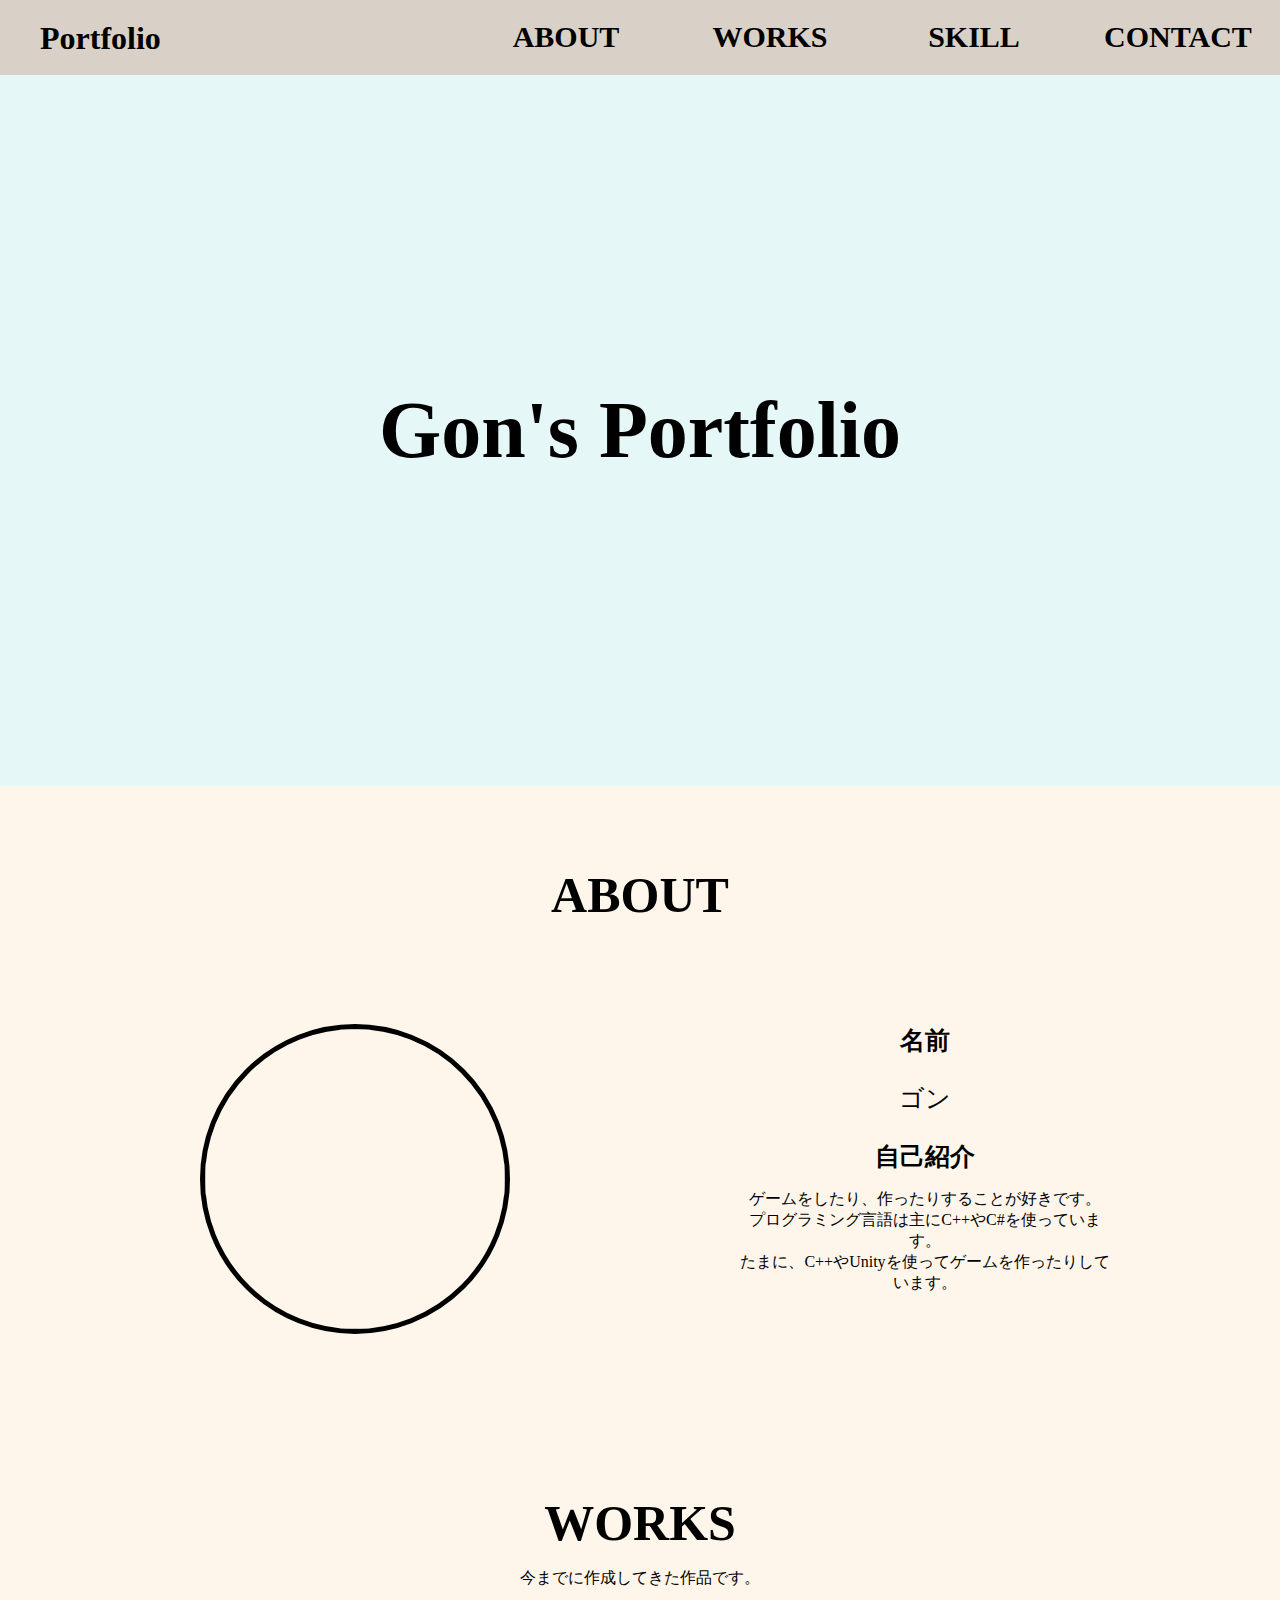
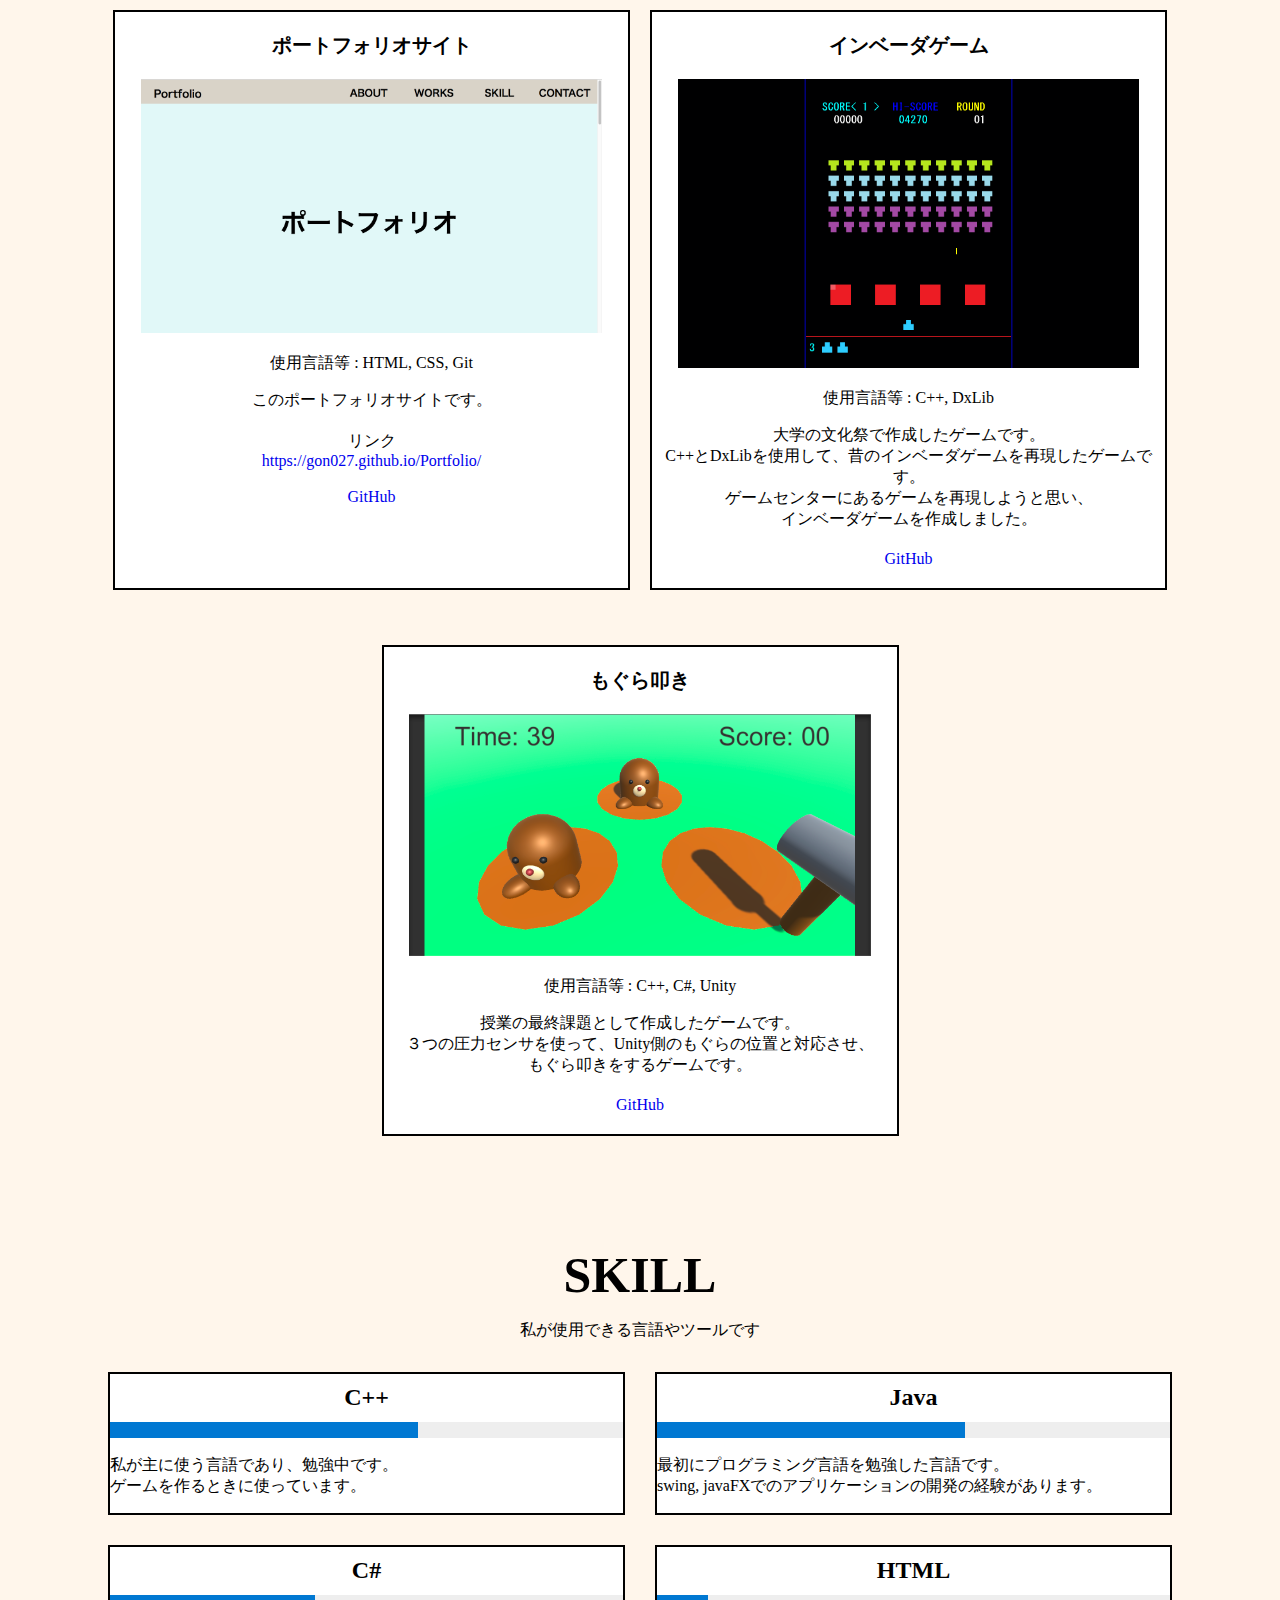
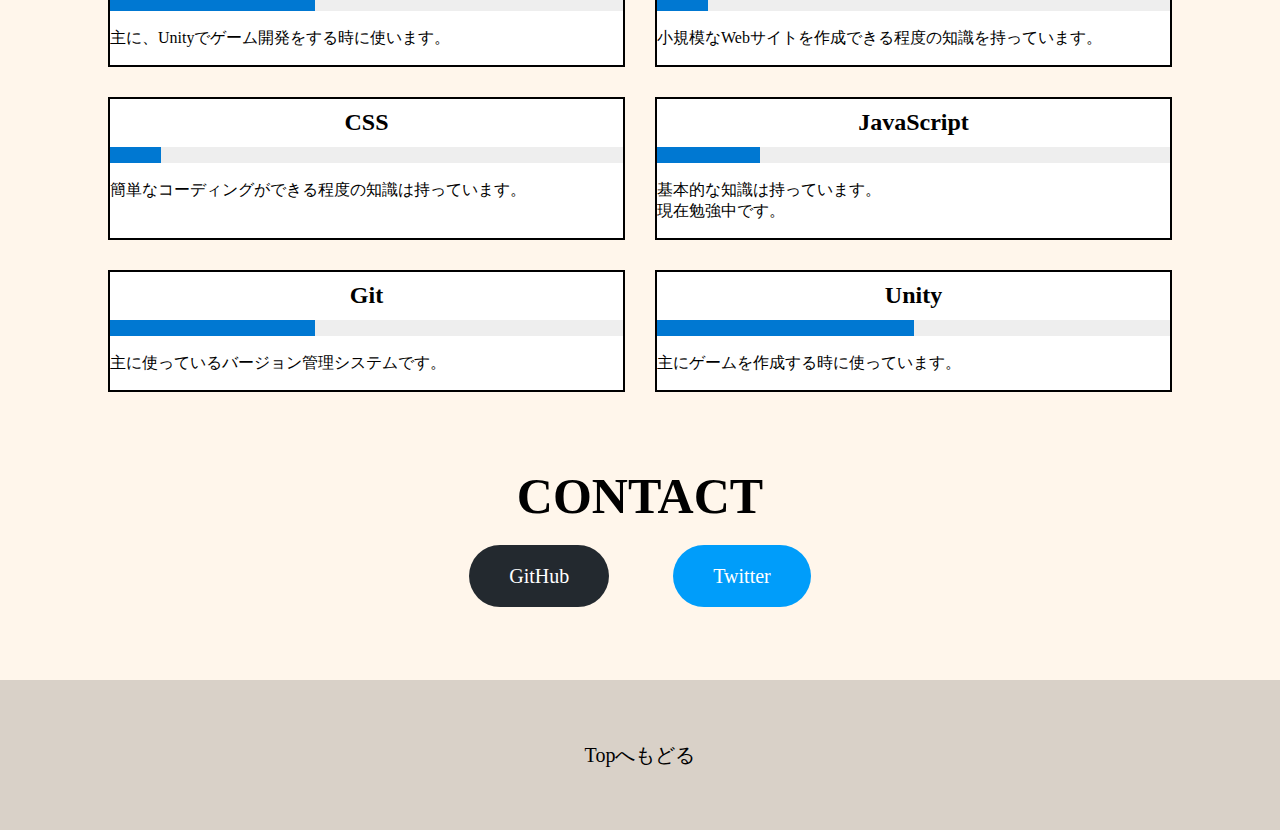
==== index.html @ 1c47399f "アイコンの変更" ====
<!DOCTYPE html> 
<html>
    <head>
    <meta charset="UTF8"/>
    <title>Gon's Portfolio</title>
    <link rel="stylesheet" type="text/css" href="css/style.css">
    <link rel="shortcut icon" href="icon/Icon.ico">
    </head>
    
    <body oncopy="return false;">
        <header id = "header">
            <div class="header-elements">
                <h1 class="header-logo">
                    <a href="" class="logo">Portfolio</a>
                </h1>

                <nav class="nav-links">
                    <ul class="header-list">
                        <li class="header-list-element"><a href="#profile">ABOUT</a></li>
                        <li class="header-list-element"><a href="#work">WORKS</a></li>
                        <li class="header-list-element"><a href="#skill">SKILL</a></li>
                        <li class="header-list-element"><a href="#link">CONTACT</a></li>
                    </ul>
                </nav>
            </div> <!-- header-elements -->
        </header>

        <div id="top">
            <div class="title-content">
                <h2 class="title">Gon's Portfolio</h2>
            </div>
        </div>

        <div id="main-content">
            <div id="profile">
                    <h2>ABOUT</h2>

                    <div class="profile-content">

                        <div class="profile-icon">
                            <img class="icon" src ="img/icon.png" width="300px" height="300px">
                        </div>

                        <div class="profile-about">
                            <div class="profile-about-position">
                                <h4>名前</h4>
                                <p class="profile-myname">ゴン</p>
                                <h4>自己紹介</h4>
                                <p>
                                    ゲームをしたり、作ったりすることが好きです。
                                    <br>
                                    プログラミング言語は主にC++やC#を使っています。
                                    <br>
                                    たまに、C++やUnityを使ってゲームを作ったりしています。
                                </p>
                            </div>
                        </div>
                    </div> <!-- profile-content -->
            </div> <!-- profile -->

            <div id="work">
                <h2>WORKS</h2>
                <p>今までに作成してきた作品です。</p>

                <div class="work-window">

                    <div class="work-element">
                        <p class="work-title">ポートフォリオサイト</p>
                        <div class="work-image">
                            <img src ="img/PortFolio.png" class="work-img">
                        </div>
                        <div class="work-uselang">
                            <p>使用言語等 : HTML, CSS, Git</p>
                        </div>
                        <div class="work-details">
                            <p>
                                このポートフォリオサイトです。
                            </p>
                        </div>
                        <div class="work-link">
                            <p>
                                リンク
                                <br>
                                <a href="https://gon027.github.io/Portfolio/">https://gon027.github.io/Portfolio/</a>
                                <br><br>
                                
                                <a href="https://github.com/gon027/Portfolio">GitHub</a>
                            </p>
                        </div>
                    </div> <!-- work-element -->

                    <div class="work-element">
                        <p class="work-title">インベーダゲーム</p>
                        <div class="work-image">
                            <img src ="img/Invader_2.png" class="work-img">
                        </div>
                        <div class="work-uselang">
                            <p>使用言語等 : C++, DxLib</p>
                        </div>
                        <div class="work-details">
                            <p>
                                大学の文化祭で作成したゲームです。
                                <br>
                                C++とDxLibを使用して、昔のインベーダゲームを再現したゲームです。
                                <br>
                                ゲームセンターにあるゲームを再現しようと思い、
                                <br>
                                インベーダゲームを作成しました。
                            </p>
                        </div>
                        <div class="work-link">
                            <p>
                            <a href="https://github.com/gon027/InvaderGame">GitHub</a>
                            </p>
                        </div>
                    </div> <!-- work-element -->

                    <div class="work-element">
                        <p class="work-title">もぐら叩き</p>
                        <div class="work-image">
                            <img src ="img/mogura_1.png" class="work-img">
                        </div>
                        <div class="work-uselang">
                            <p>使用言語等 : C++, C#, Unity</p>
                        </div>
                        <div class="work-details">
                            <p>
                                授業の最終課題として作成したゲームです。
                                <br>
                                ３つの圧力センサを使って、Unity側のもぐらの位置と対応させ、
                                <br>
                                もぐら叩きをするゲームです。
                            </p>
                        </div>
                        <div class="work-link">
                            <p>
                            <a href="https://github.com/gon027/PC_FinalAssignment">GitHub</a>
                            </p>
                        </div>
                    </div> <!-- work-element -->
                </div> <!-- work-window -->
            </div> <!-- work -->

            <div id="skill">
                <h2>SKILL</h2>
                <p>私が使用できる言語やツールです</p>

                <div class="skill-box">
                    <div class="skill-element">
                        <p class="skill-language">C++</p>
                        <div class="progress-ber">
                            <progress value="60" max="100"></progress>
                        </div>
                        <p class="skill-text">
                            私が主に使う言語であり、勉強中です。
                            </br>
                            ゲームを作るときに使っています。
                        </p>
                    </div>

                    <div class="skill-element">
                        <p class="skill-language">Java</p>
                        <div class="progress-ber">
                            <progress value="60" max="100"></progress>
                        </div>
                        <p class="skill-text">
                            最初にプログラミング言語を勉強した言語です。
                            </br>
                            swing, javaFXでのアプリケーションの開発の経験があります。
                        </p>
                    </div>

                    <div class="skill-element">
                        <p class="skill-language">C#</p>
                        <div class="progress-ber">
                            <progress value="40" max="100"></progress>
                        </div>
                        <p class="skill-text">
                            主に、Unityでゲーム開発をする時に使います。
                            <br>

                        </p>
                    </div>

                    <div class="skill-element">
                        <p class="skill-language">HTML</p>
                        <div class="progress-ber">
                            <progress value="10" max="100"></progress>
                        </div>
                        <p class="skill-text">
                            小規模なWebサイトを作成できる程度の知識を持っています。
                            </br>
                        </p>
                    </div>

                    <div class="skill-element">
                        <p class="skill-language">CSS</p>
                        <div class="progress-ber">
                            <progress value="10" max="100"></progress>
                        </div>
                        <p class="skill-text">
                            簡単なコーディングができる程度の知識は持っています。
                            </br>
                        </p>
                    </div>

                    <div class="skill-element">
                        <p class="skill-language">JavaScript</p>
                        <div class="progress-ber">
                            <progress value="20" max="100"></progress>
                        </div>
                        <p class="skill-text">
                            基本的な知識は持っています。
                            </br>
                            現在勉強中です。
                        </p>
                    </div>

                    <div class="skill-element">
                        <p class="skill-language">Git</p>
                        <div class="progress-ber">
                            <progress value="40" max="100"></progress>
                        </div>
                        <p class="skill-text">
                            主に使っているバージョン管理システムです。
                        </p>
                    </div>

                    <div class="skill-element">
                        <p class="skill-language">Unity</p>
                        <div class="progress-ber">
                            <progress value="50" max="100"></progress>
                        </div>
                        <p class="skill-text">
                            主にゲームを作成する時に使っています。
                        </p>
                    </div>
                </div>
            </div>

            <div id="link">
                <h2>CONTACT</h2>
                <div class="link-list">
                    <a class="github-contact" href="https://github.com/gon027">GitHub</a>
                    <a class="twitter-contact" href="https://twitter.com/gon_027">Twitter</a>
                </div>
            </div>
        </div> <!-- main-content -->

        
        <footer id="footer">
        <!--
            <ul class="footer-list">
                <li class="footer-list-element"><a href="#profile">ABOUT</a></li>
                <li class="footer-list-element"><a href="#work">WORKS</a></li>
                <li class="footer-list-element"><a href="#skill">SKILL</a></li>
                <li class="footer-list-element"><a href="#link">CONTACT</a></li>
            </ul>
        -->

            <div class="return-top">
                <a href="">Topへもどる</a>
            </div>
        </footer>
    </body>
</html>
---- css/style.css ----
h1, h2, h3, h4, h5, h6, p, img{
    -webkit-user-select: none;
    -moz-user-select: none;
    -ms-user-select: none;
    user-select: none;
}

html, body{
    padding: 0;
    margin: 0;
    background-color: rgb(255, 246, 235);
}

header{
    background-color: rgba(26, 26, 26, 0.164);
    padding: 0;
    margin: 0;
    width: 100%;
    height: 75px;
}

footer{
    padding: 0;
    margin: 0;
    background-color: rgba(26, 26, 26, 0.164);
    width: 100%;
    height: 150px;
}

progress[value] {
    background-color: #eee;
    width: 100%;
    -webkit-appearance: none;
    -moz-appearance: none;
    appearance: none;
    border: none;  
}

/*
* Google Chrome, Safariでのプログレスバーの色を変更
*/
::-webkit-progress-value{
    background-color: rgb(0, 120, 210);
}

::-webkit-progress-bar {
    background-color: #eee;
}

/*
* firefoxでのプログレスバーの色を変更
*/
::-moz-progress-bar {
    background-color: rgb(0, 120, 210);
}

h1{
    position: relative;
    top: 20px;
    margin: 0;
    left: 40px;
}

h2{
    margin: 0;
    padding: 0;
    text-align: center;
    font-size: 50px;
}

h3{
    margin: 0;
    margin-top: 50px;
    margin-bottom: 50px;
    text-align: center;
    font-size: 30px;
}

h3:hover{
    color: green;
}

h4{
    margin: 0;
    margin-top: 0px;
    margin-bottom: 0px;
    text-align: center;
    font-size: 25px;
}

p{
    text-align: center;
}

a{
    text-decoration: none;
}

nav{
    padding: 0;
    margin: 0;
}

ul{
    list-style: none;   
    overflow: hidden;
    margin: 0;
    padding: 0;
}

li{
    float: left;    /* 横１列にするためのfloat */
    text-align: center;
    margin: 0;
    margin-left: 2px;
    margin-right: 2px;
}

li a{
    color: rgb(0, 0, 0);
    display: block;
    text-decoration: none;
    padding: 20px;
}

li a:hover{
    background-color: rgba(17, 17, 17, 0.164);
}

/* id */

#main-content{
    padding-top: 25px;
    margin-top: 25px;
    margin-bottom: 25px;
    margin-left: 70px;
    margin-right: 70px;
}

#profile{
    padding-top: 30px;
    padding-bottom: 30px;
}

#work{
    padding-top: 30px;
    padding-bottom: 30px;
}

#skill{
    padding-top: 30px;
    padding-bottom: 30px;
}

#link{
    padding-top: 30px;
    padding-bottom: 30px;
}

/* class */

/* 非公開にする要素 */
.private-element{
    display: none;
}

.logo{
    display: block;
    color: black;
    position: relative;
}

/*===================================
* header
===================================*/

.header-logo{
    float: left;
}

.header-elements{
    height: 75px;
    overflow: hidden;
}

.nav-links{
    float: right;
}

.link-in-page{
    background-color: #009dfa;
    text-align: center;
}

.title{
    background-color: #d5f7ff9c;
    padding-top: 310px;
    padding-bottom: 310px;
    font-size: 80px;
}

.image{
    position: relative;
    width: 48px;
    height: 48px;
}

.header-list-element{
    font-size: 30px;
    font-weight: bold;
    width: 200px;
    height: 75px;
}

/*===================================
* profile
===================================*/

.profile-content{
    /* overflow: hidden; フローティング削除 */
    display:flex;
}

.icon{
    display: block;
    border-radius: 50%;
    border: 5px solid black;
    margin: 0 auto;
}

.profile-myname{
    font-size: 25px;
}

.profile-icon, .profile-about{
    box-sizing: border-box;
    float: left;
    width: 50%;
    padding: 100px;
    height: auto;
}

.profile-icon{
    text-align: center;
}

.profile-about-position{
    margin: 0 auto;
}

/*===================================
* work
===================================*/

.work-window{
    display:flex;
    flex-wrap: wrap;
    justify-content:center
}

.work-element{
    background-color: rgb(255, 255, 255);
    margin-top: 5px;
    margin-bottom: 50px;
    margin-left: 10px;
    margin-right: 10px;
    border: 2.5px solid black;
    width: 45%;
}

.work-element:hover{
    box-shadow: 0 0px 20px 0 rgba(0, 0, 0, 0.25);
    transform: translateY(-0.1em);
    transition: all 0.3s ease 0s;
}

.work-title{
    font-size: 20px;
    font-weight: bold;
}

.work-image, .work-link{
    text-align: center;
}

.work-link{
    margin-top: 20px;
    margin-bottom: 20px;
}

.work-img{
    width: 90%;
}

/*===================================
* skill
===================================*/

.skill-box{
    display: flex;
    flex-wrap: wrap;
    justify-content:center
}

.skill-element{
    background-color: rgb(255, 255, 255);
    border: 2px solid black;
    width: 45%;   
    height: auto;
    margin: 15px;
}

.skill-language{
    font-weight: bold;
    font-size: 24px;
    margin-top: 10px;
    margin-bottom: 10px;
}

.skill-ber{
    text-align: center;
}

.skill-text{
    text-align: start;
}

/*===================================
* links
===================================*/

.link-list{
    text-align: center;
    height: 100px;
}

.github-contact, .twitter-contact
, .mail-contact, .youtube-contact{
    display: inline;
    margin: 30px;
    position: relative;
    top: 40px;
}

.github-contact{
    font-size: 20px;
    color: rgb(255, 255, 255);
    background-color: rgb(35, 41, 47);
    text-decoration: none;
    border-radius: 60px;
    padding-top: 20px;
    padding-bottom: 20px;
    padding-left: 40px;
    padding-right: 40px;
}

.twitter-contact{
    font-size: 20px;
    color: rgb(255, 255, 255);
    background-color: #009dfa;
    text-decoration: none;
    border-radius: 60px;
    padding-top: 20px;
    padding-bottom: 20px;
    padding-left: 40px;
    padding-right: 40px;
}

.mail-contact{
    font-size: 20px;
    color: rgb(255, 255, 255);
    background-color: rgb(159, 160, 160);
    text-decoration: none;
    border-radius: 60px;
    padding-top: 20px;
    padding-bottom: 20px;
    padding-left: 40px;
    padding-right: 40px;
}

.youtube-contact{
    font-size: 20px;
    color: rgb(255, 255, 255);
    background-color: rgb(255, 0, 0);
    text-decoration: none;
    border-radius: 60px;
    padding-top: 20px;
    padding-bottom: 20px;
    padding-left: 40px;
    padding-right: 40px;
}

.github-contact:hover, 
.twitter-contact:hover,
.mail-contact:hover,
.youtube-contact:hover{
    opacity: 0.9;
}

/*===================================
* footer
===================================*/

.footer-list-element{
    text-align: center;
    position: relative;
    width: 150px;
    padding: 0;
    margin: 10px;
    left:25%;
}

.return-top{
    position: relative;
    height: 100%;
}

.return-top a{
    position: absolute;
    display: block;
    text-align: center;
    color: black;
    font-size: 20px;
    top: 50%;
    left: 50%;
    transform: translate(-50%, -50%);
}
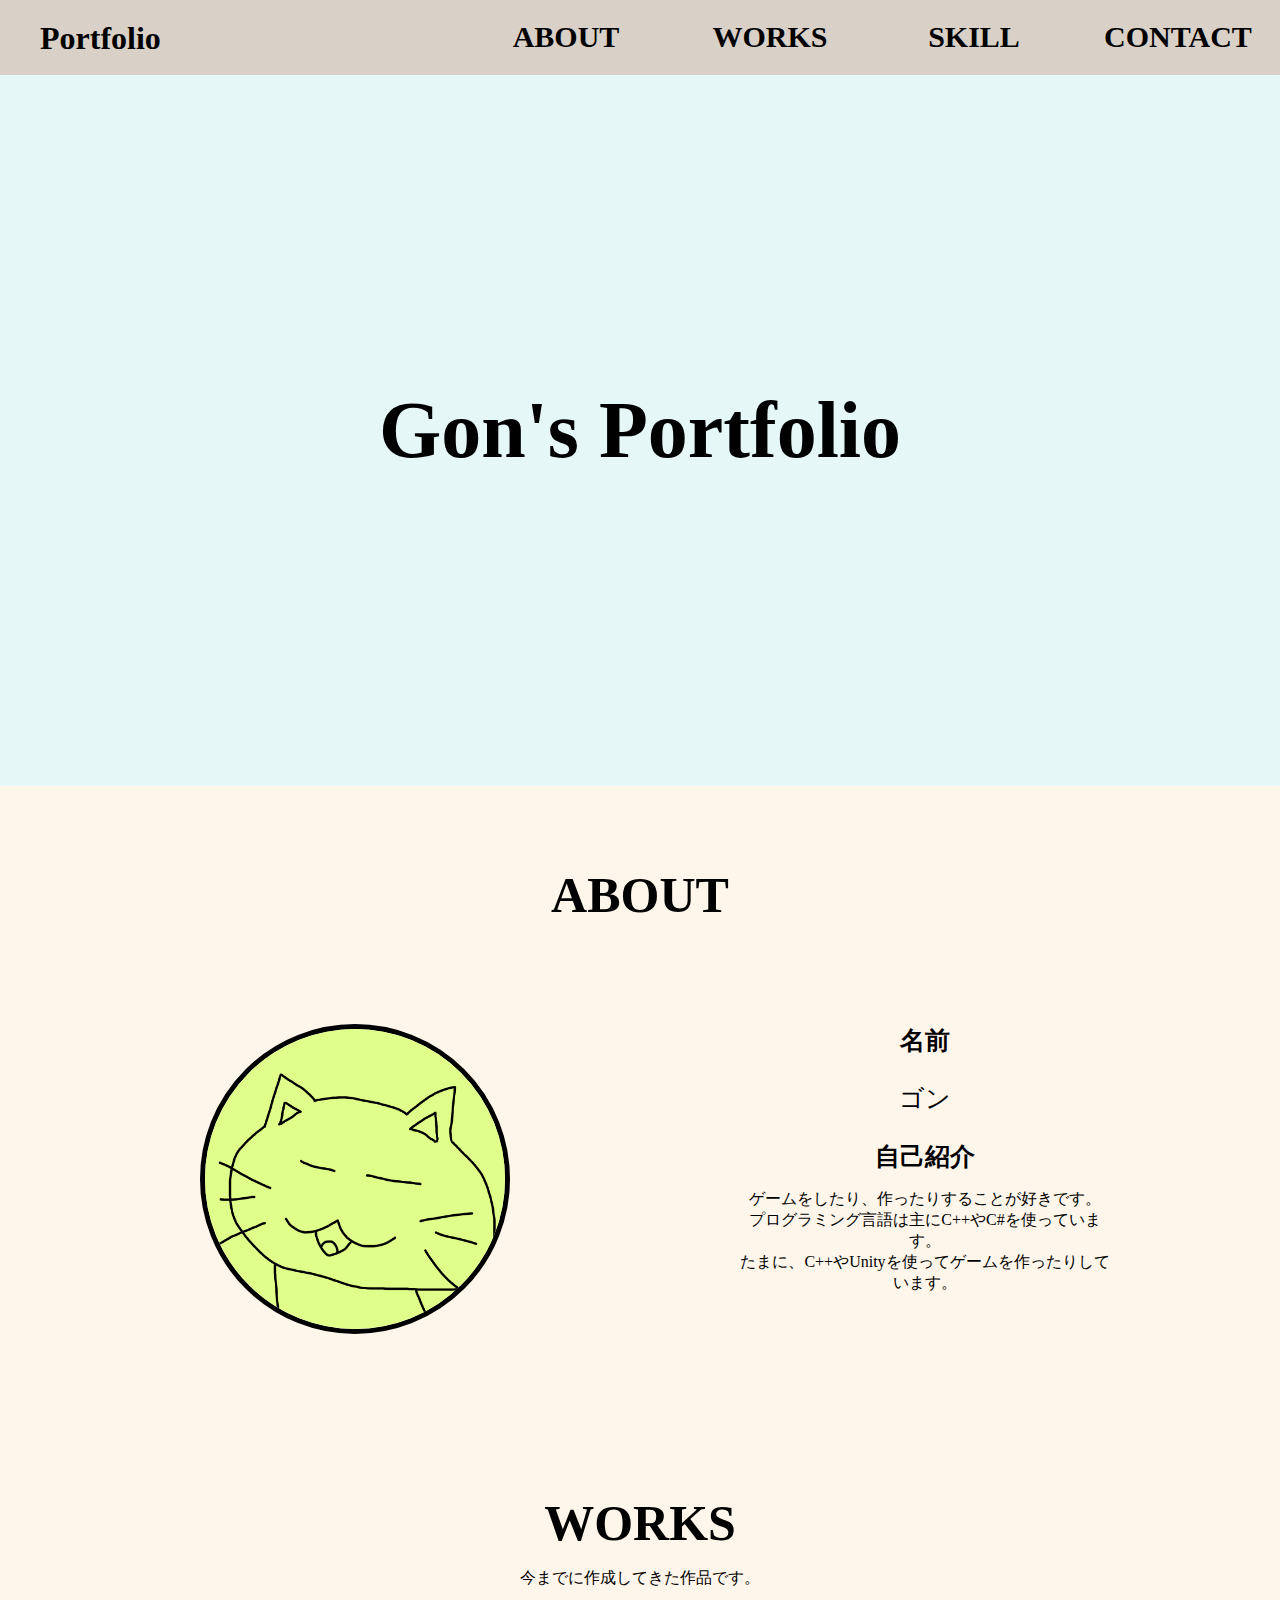
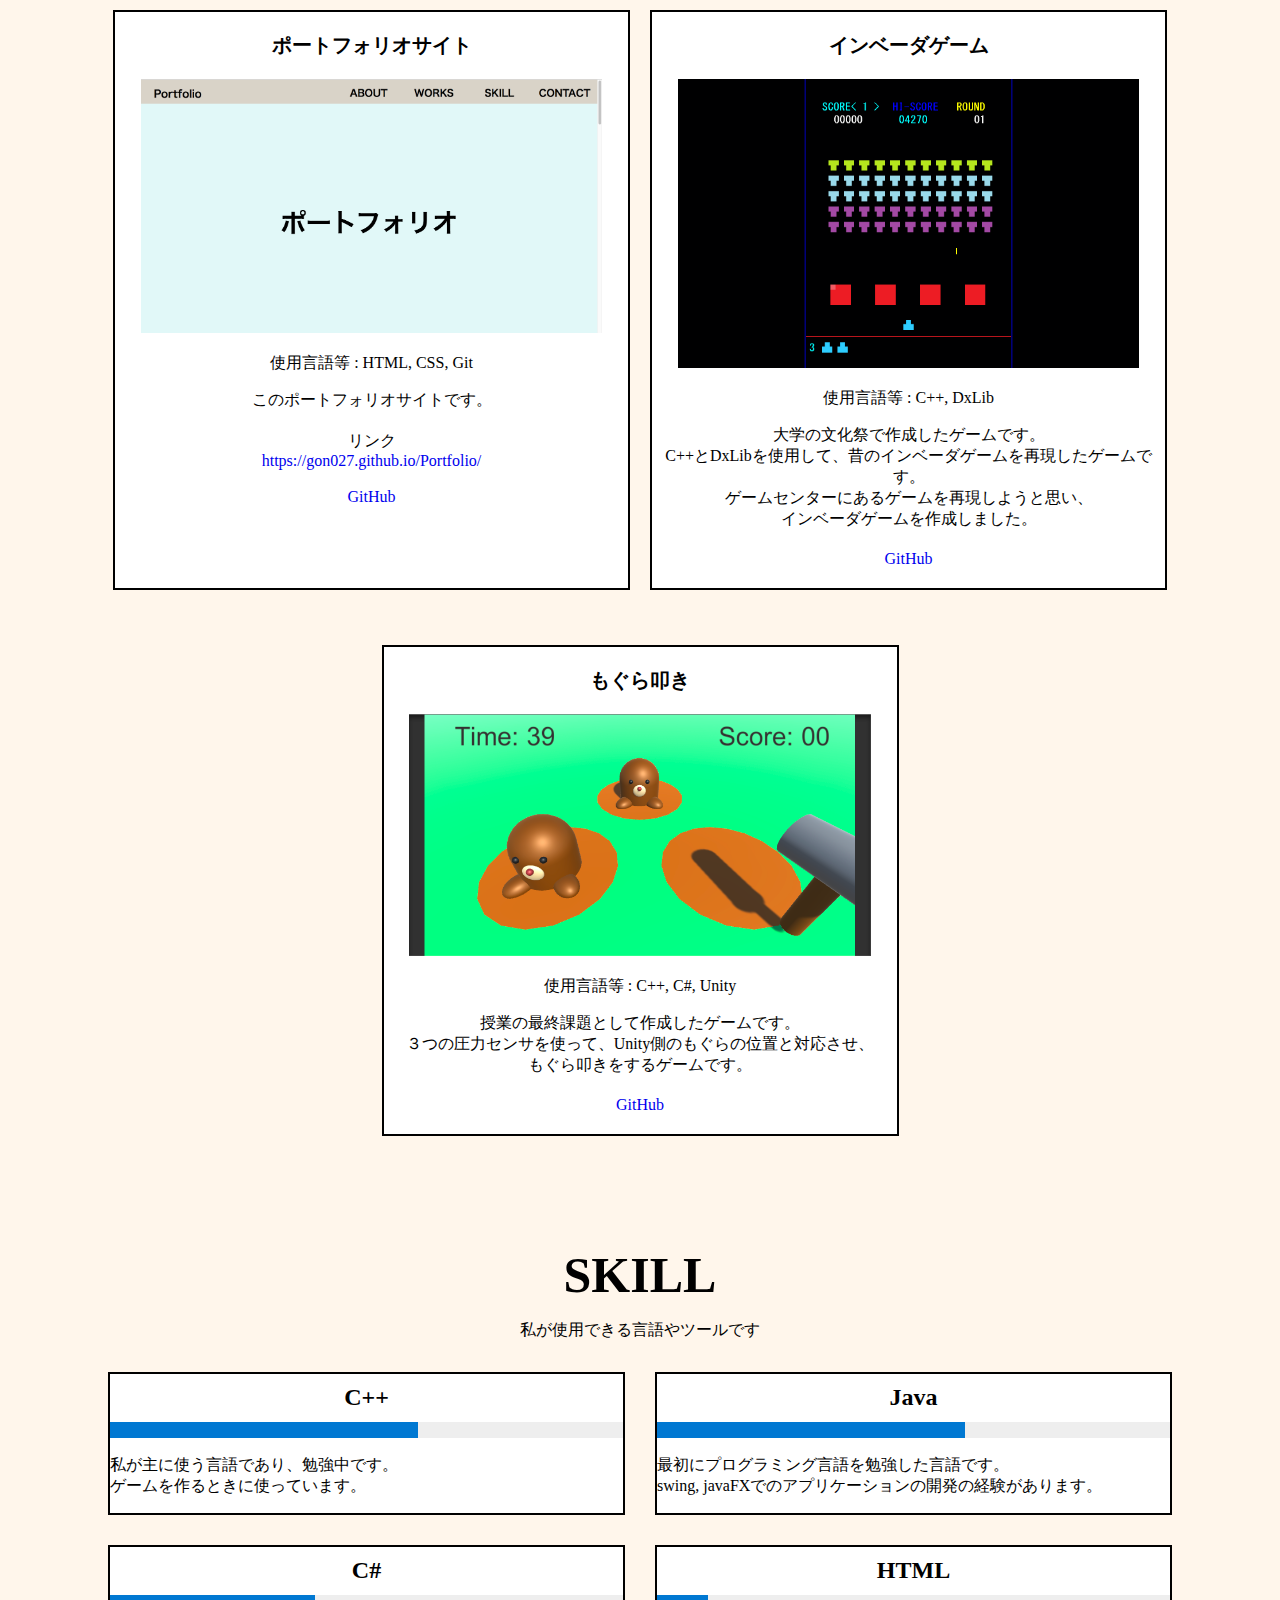
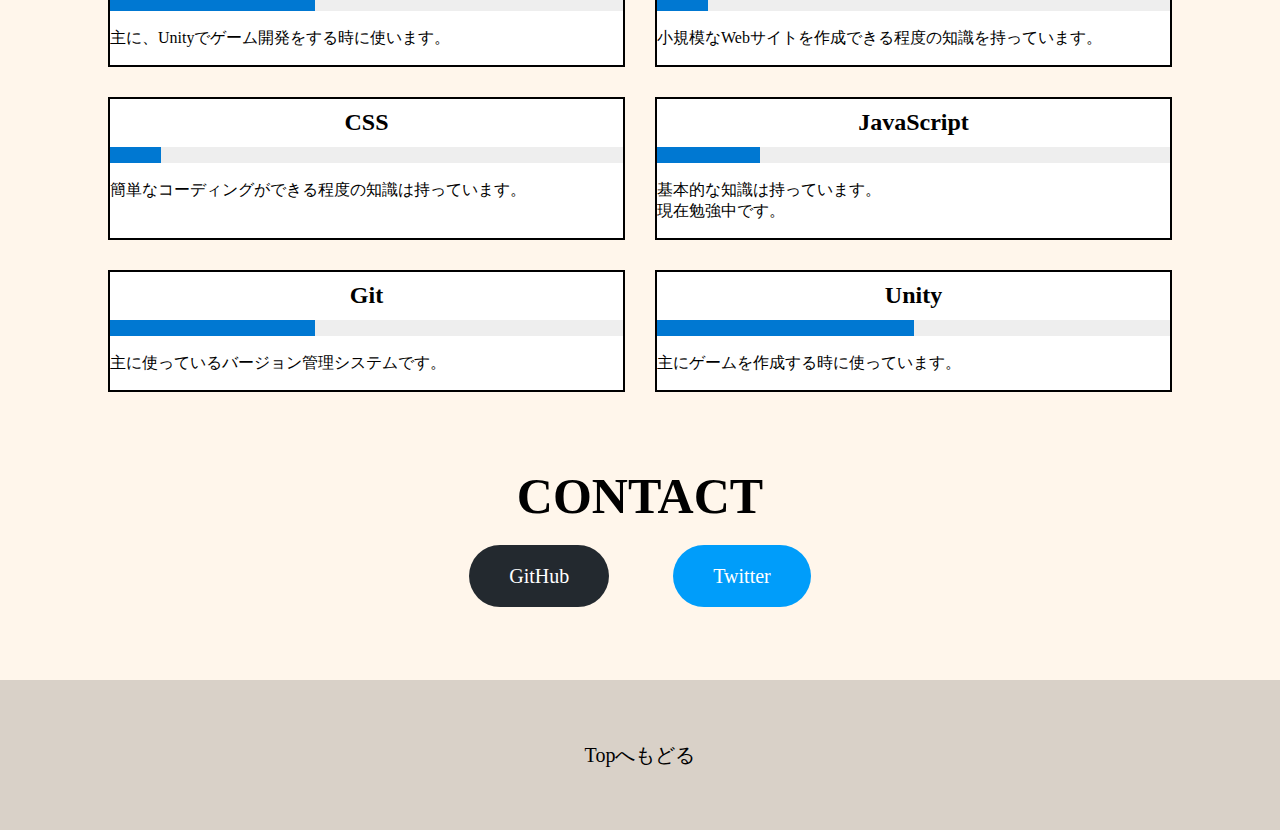
==== commit b6a3ecfa: "拡張子を修正" ====
--- a/index.html
+++ b/index.html
@@ -4,7 +4,7 @@
     <meta charset="UTF8"/>
     <title>Gon's Portfolio</title>
     <link rel="stylesheet" type="text/css" href="css/style.css">
-    <link rel="shortcut icon" href="icon/Icon.ico">
+    <link rel="shortcut icon" href="icon/icon.ico">
     </head>
     
     <body oncopy="return false;">
@@ -38,7 +38,7 @@
                     <div class="profile-content">
 
                         <div class="profile-icon">
-                            <img class="icon" src ="img/icon.png" width="300px" height="300px">
+                            <img class="icon" src ="img/icon.PNG" width="300px" height="300px">
                         </div>
 
                         <div class="profile-about">
@@ -249,15 +249,6 @@
 
         
         <footer id="footer">
-        <!--
-            <ul class="footer-list">
-                <li class="footer-list-element"><a href="#profile">ABOUT</a></li>
-                <li class="footer-list-element"><a href="#work">WORKS</a></li>
-                <li class="footer-list-element"><a href="#skill">SKILL</a></li>
-                <li class="footer-list-element"><a href="#link">CONTACT</a></li>
-            </ul>
-        -->
-
             <div class="return-top">
                 <a href="">Topへもどる</a>
             </div>
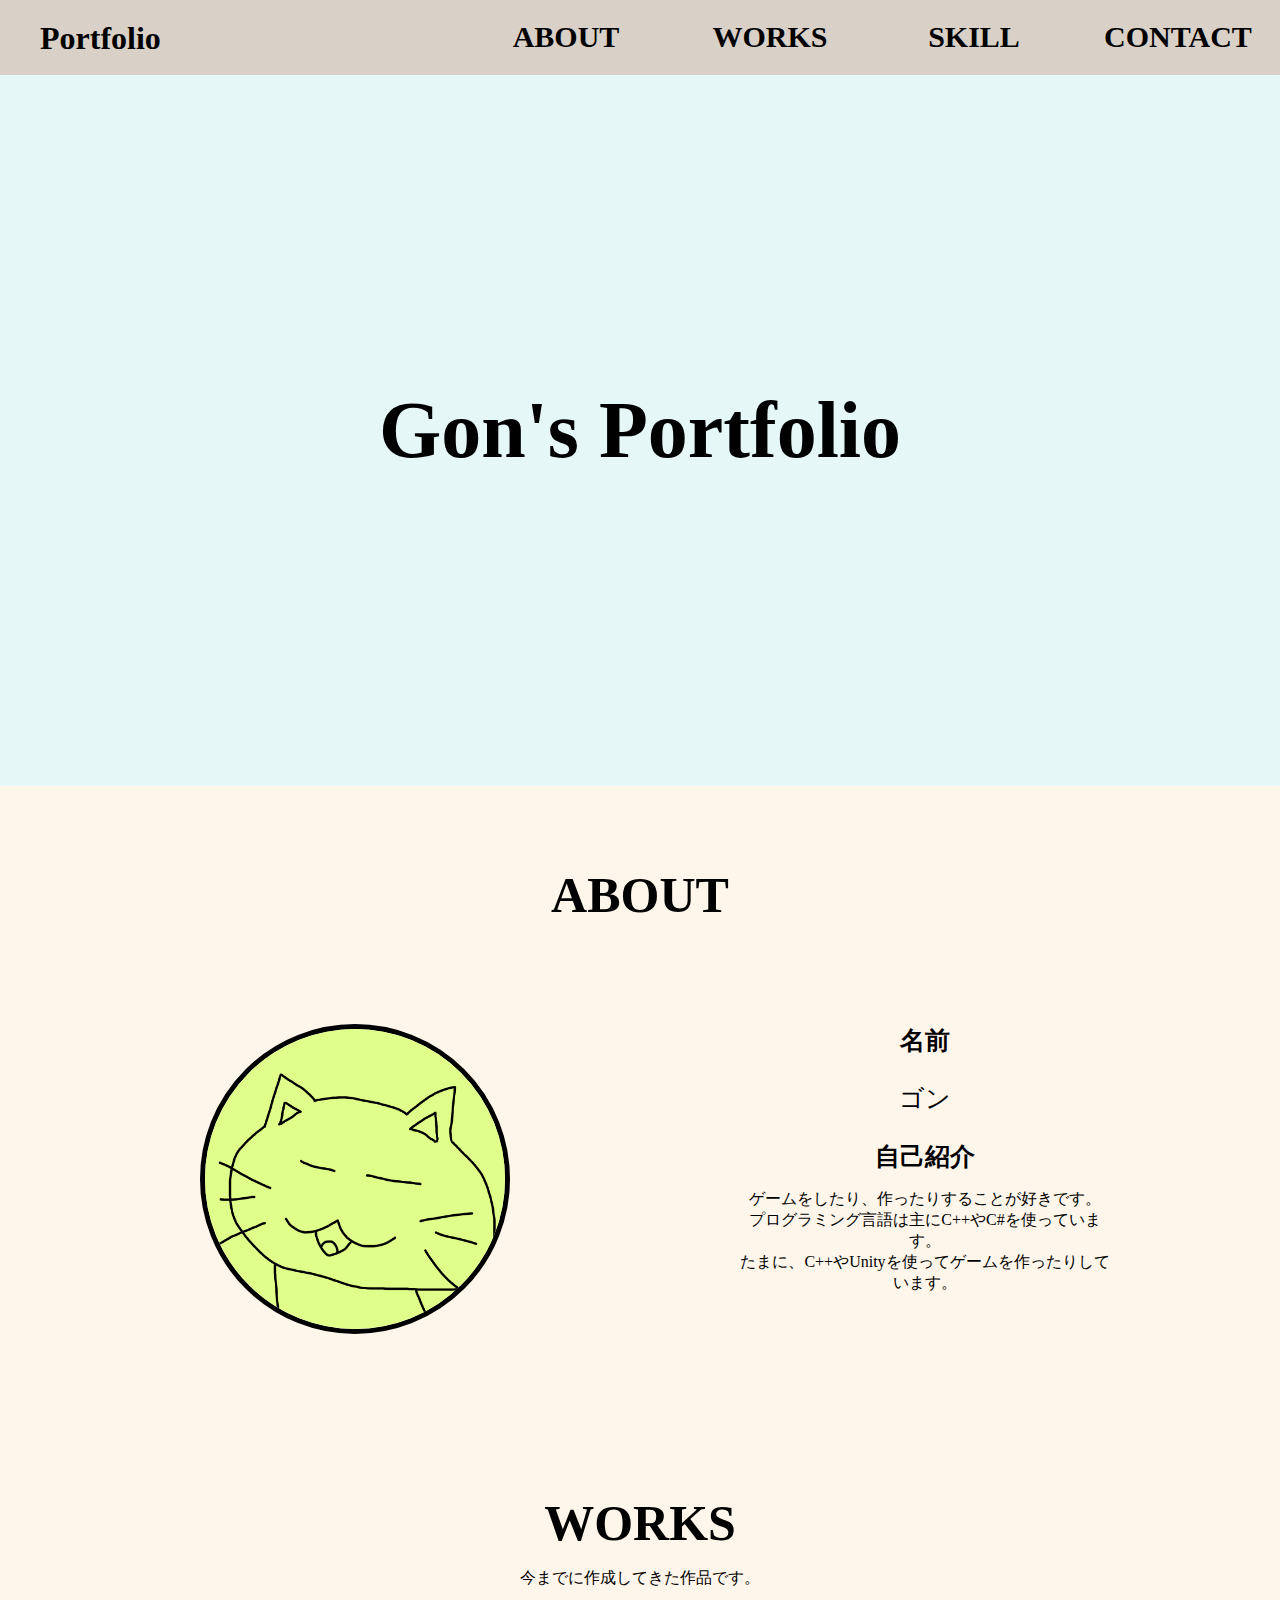
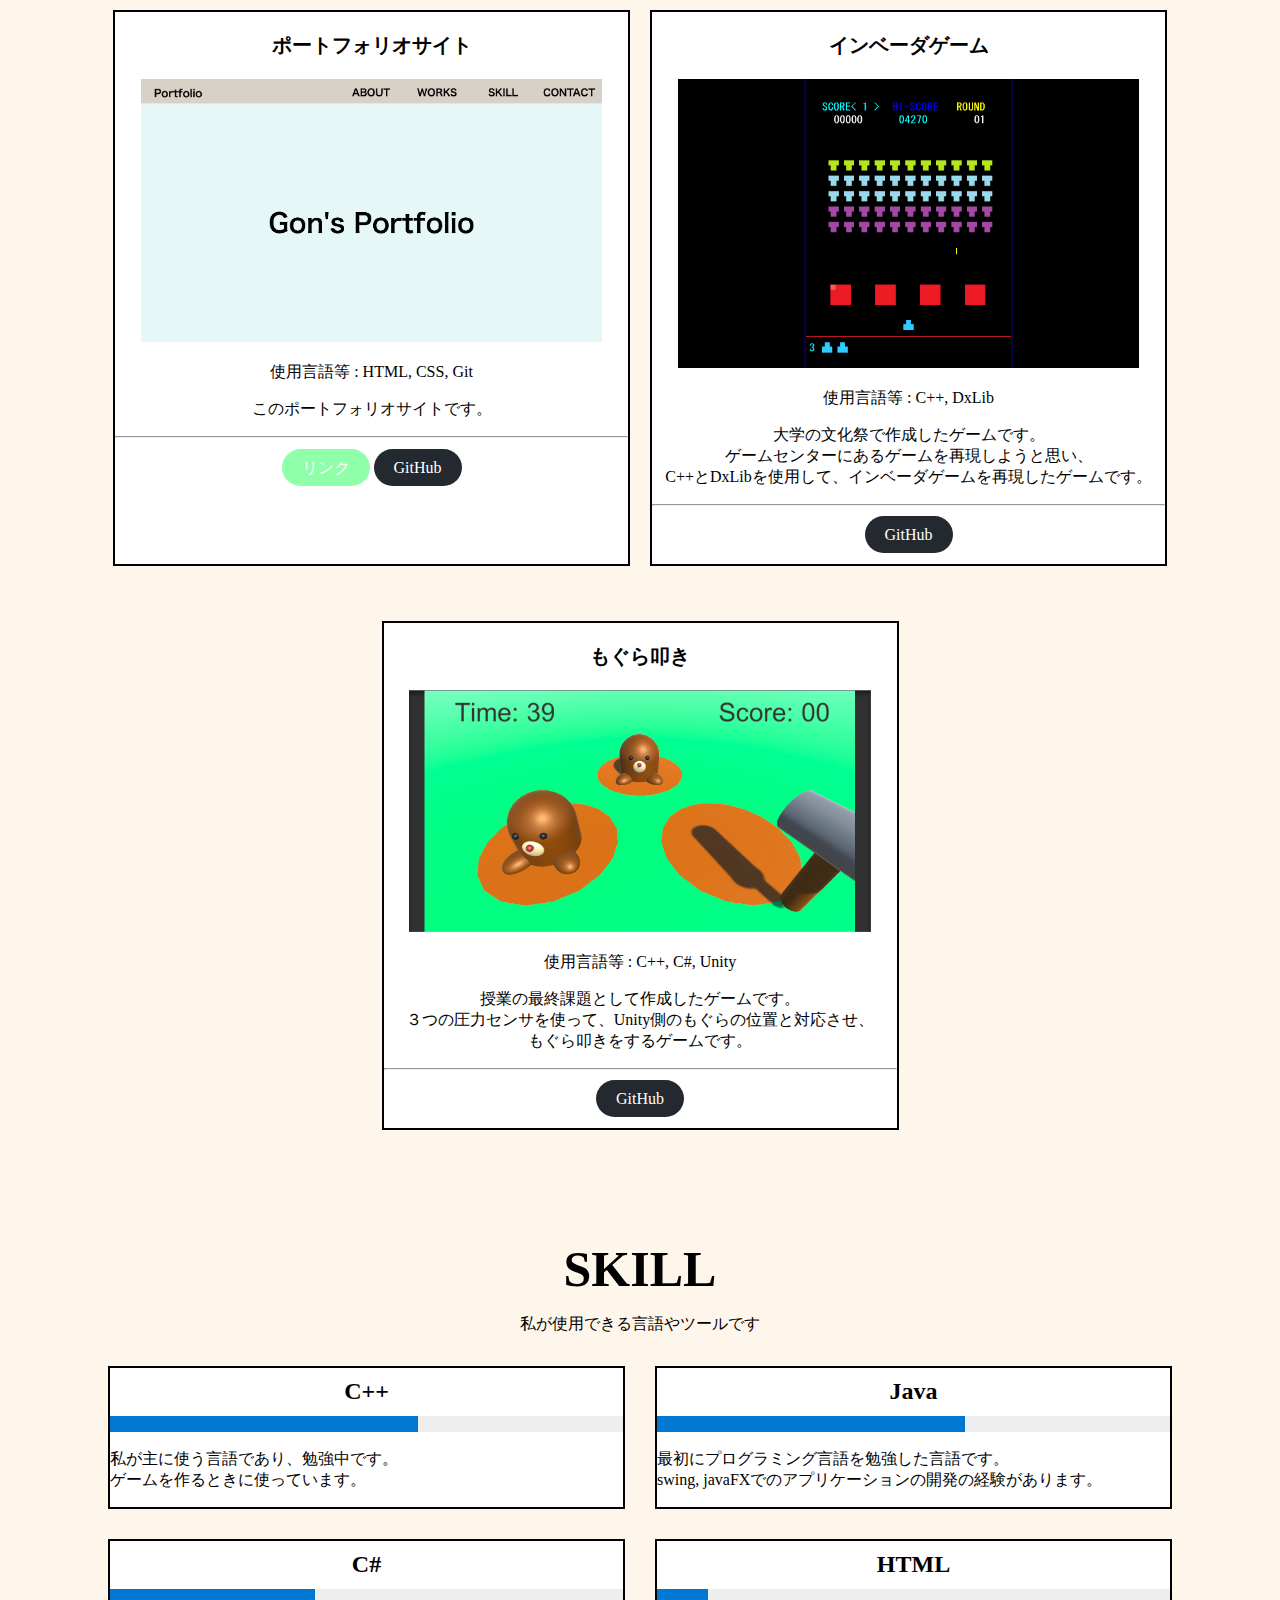
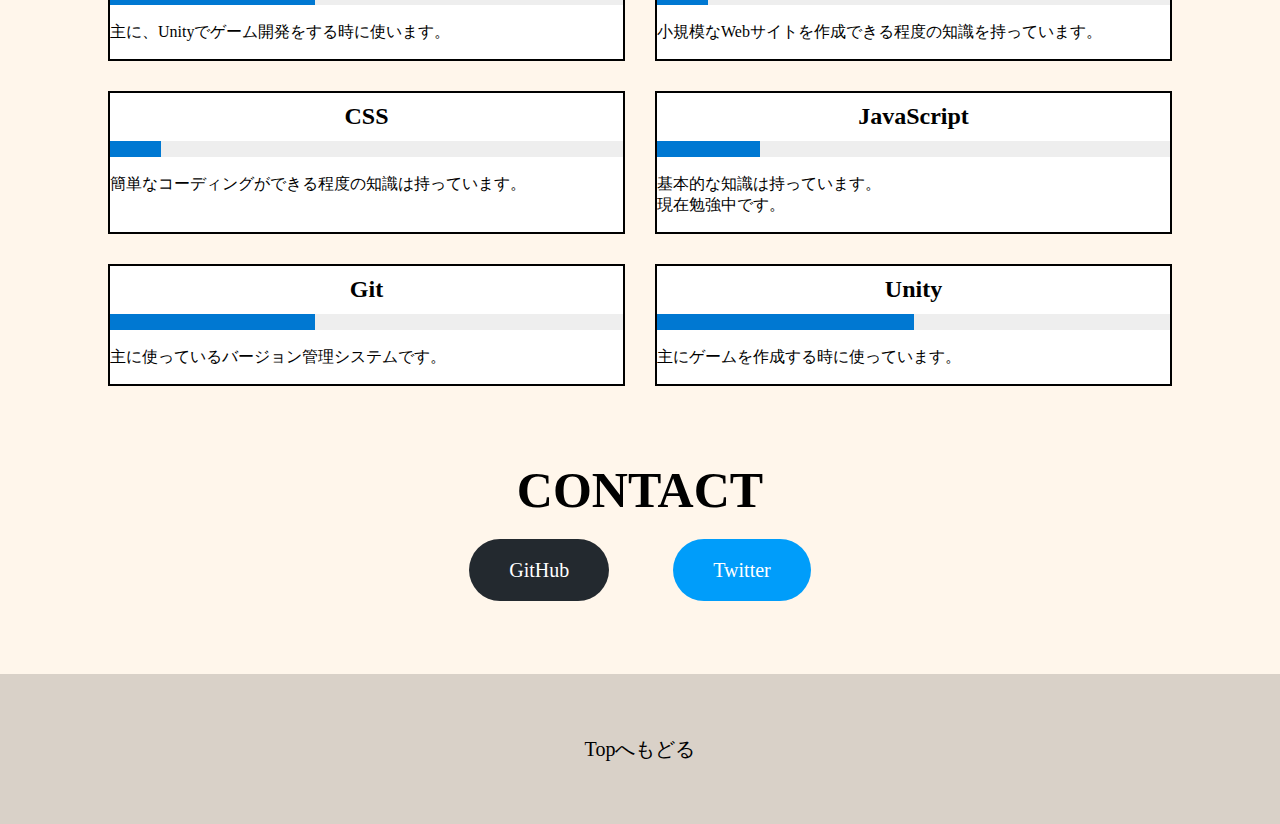
==== commit 8512f953: "リンクのUIを変更" ====
--- a/index.html
+++ b/index.html
@@ -77,14 +77,11 @@
                                 このポートフォリオサイトです。
                             </p>
                         </div>
-                        <div class="work-link">
-                            <p>
-                                リンク
-                                <br>
-                                <a href="https://gon027.github.io/Portfolio/">https://gon027.github.io/Portfolio/</a>
-                                <br><br>
-                                
-                                <a href="https://github.com/gon027/Portfolio">GitHub</a>
+                        <hr>
+                        <div class="work-link-box">
+                            <p class="">
+                                <a href="https://gon027.github.io/Portfolio/" class="work-link-btn">リンク</a>
+                                <a href="https://github.com/gon027/Portfolio" class="work-github-btn">GitHub</a>
                             </p>
                         </div>
                     </div> <!-- work-element -->
@@ -101,16 +98,15 @@
                             <p>
                                 大学の文化祭で作成したゲームです。
                                 <br>
-                                C++とDxLibを使用して、昔のインベーダゲームを再現したゲームです。
-                                <br>
                                 ゲームセンターにあるゲームを再現しようと思い、
                                 <br>
-                                インベーダゲームを作成しました。
-                            </p>
-                        </div>
-                        <div class="work-link">
-                            <p>
-                            <a href="https://github.com/gon027/InvaderGame">GitHub</a>
+                                C++とDxLibを使用して、インベーダゲームを再現したゲームです。
+                            </p>
+                        </div>
+                        <hr>
+                        <div class="work-link-box">
+                            <p>
+                            <a href="https://github.com/gon027/InvaderGame" class="work-github-btn">GitHub</a>
                             </p>
                         </div>
                     </div> <!-- work-element -->
@@ -132,9 +128,10 @@
                                 もぐら叩きをするゲームです。
                             </p>
                         </div>
-                        <div class="work-link">
-                            <p>
-                            <a href="https://github.com/gon027/PC_FinalAssignment">GitHub</a>
+                        <hr>
+                        <div class="work-link-box">
+                            <p>
+                            <a href="https://github.com/gon027/PC_FinalAssignment" class="work-github-btn">GitHub</a>
                             </p>
                         </div>
                     </div> <!-- work-element -->
--- a/css/style.css
+++ b/css/style.css
@@ -279,17 +279,48 @@
     font-weight: bold;
 }
 
-.work-image, .work-link{
-    text-align: center;
-}
-
-.work-link{
+.work-image, .work-link-box{
+    text-align: center;
+}
+
+.work-link-box{
     margin-top: 20px;
     margin-bottom: 20px;
+    /* display: flex;
+    flex-direction: row;
+    justify-content: center;
+    justify-content: space-around; */
 }
 
 .work-img{
     width: 90%;
+}
+
+.work-test{
+    /* position: absolute;
+    margin: auto; */
+}
+
+.work-github-btn{
+    text-decoration: none;
+    background-color: rgb(35, 41, 47);
+    color: rgb(255, 255, 255);
+    border-radius: 20px;
+    padding-top: 10px;
+    padding-bottom: 10px;
+    padding-left: 20px;
+    padding-right: 20px;
+}
+
+.work-link-btn{
+    text-decoration: none;
+    background-color: rgb(143, 255, 169);
+    color: rgb(255, 255, 255);
+    border-radius: 20px;
+    padding-top: 10px;
+    padding-bottom: 10px;
+    padding-left: 20px;
+    padding-right: 20px;
 }
 
 /*===================================
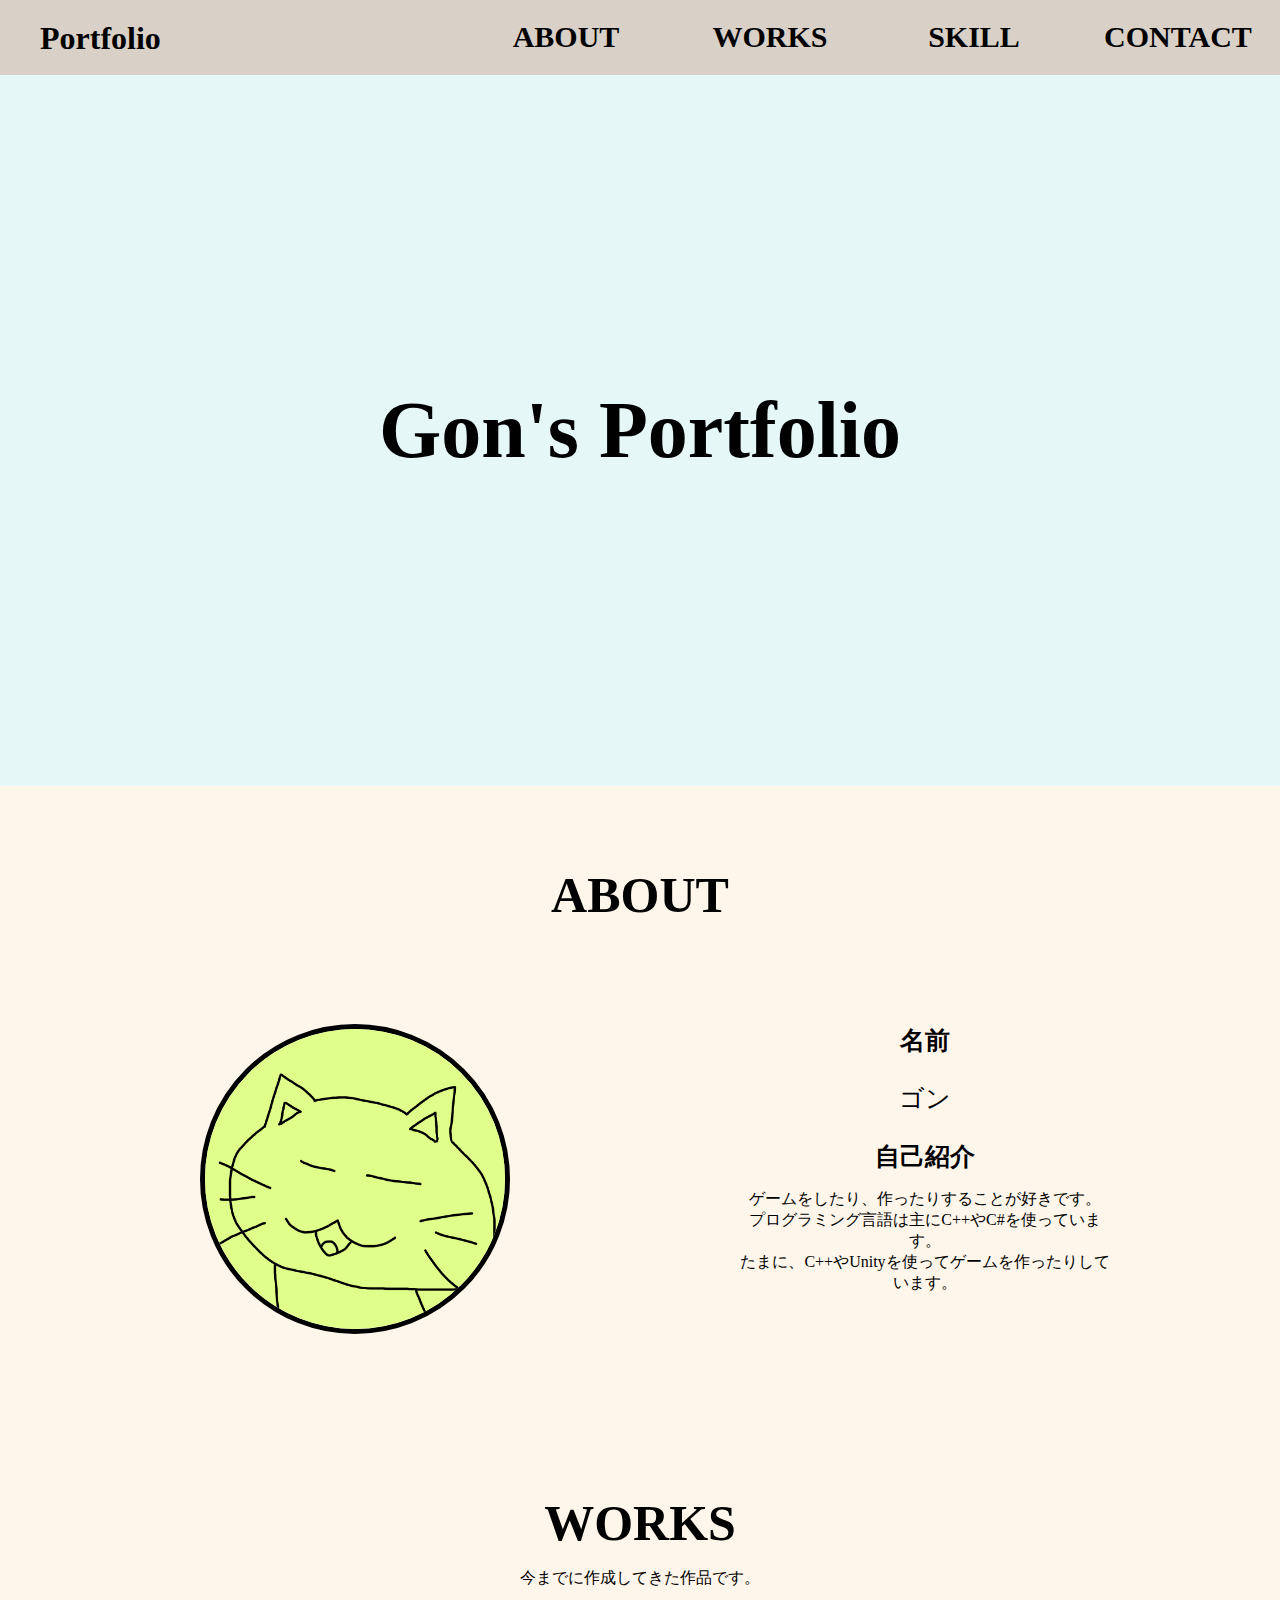
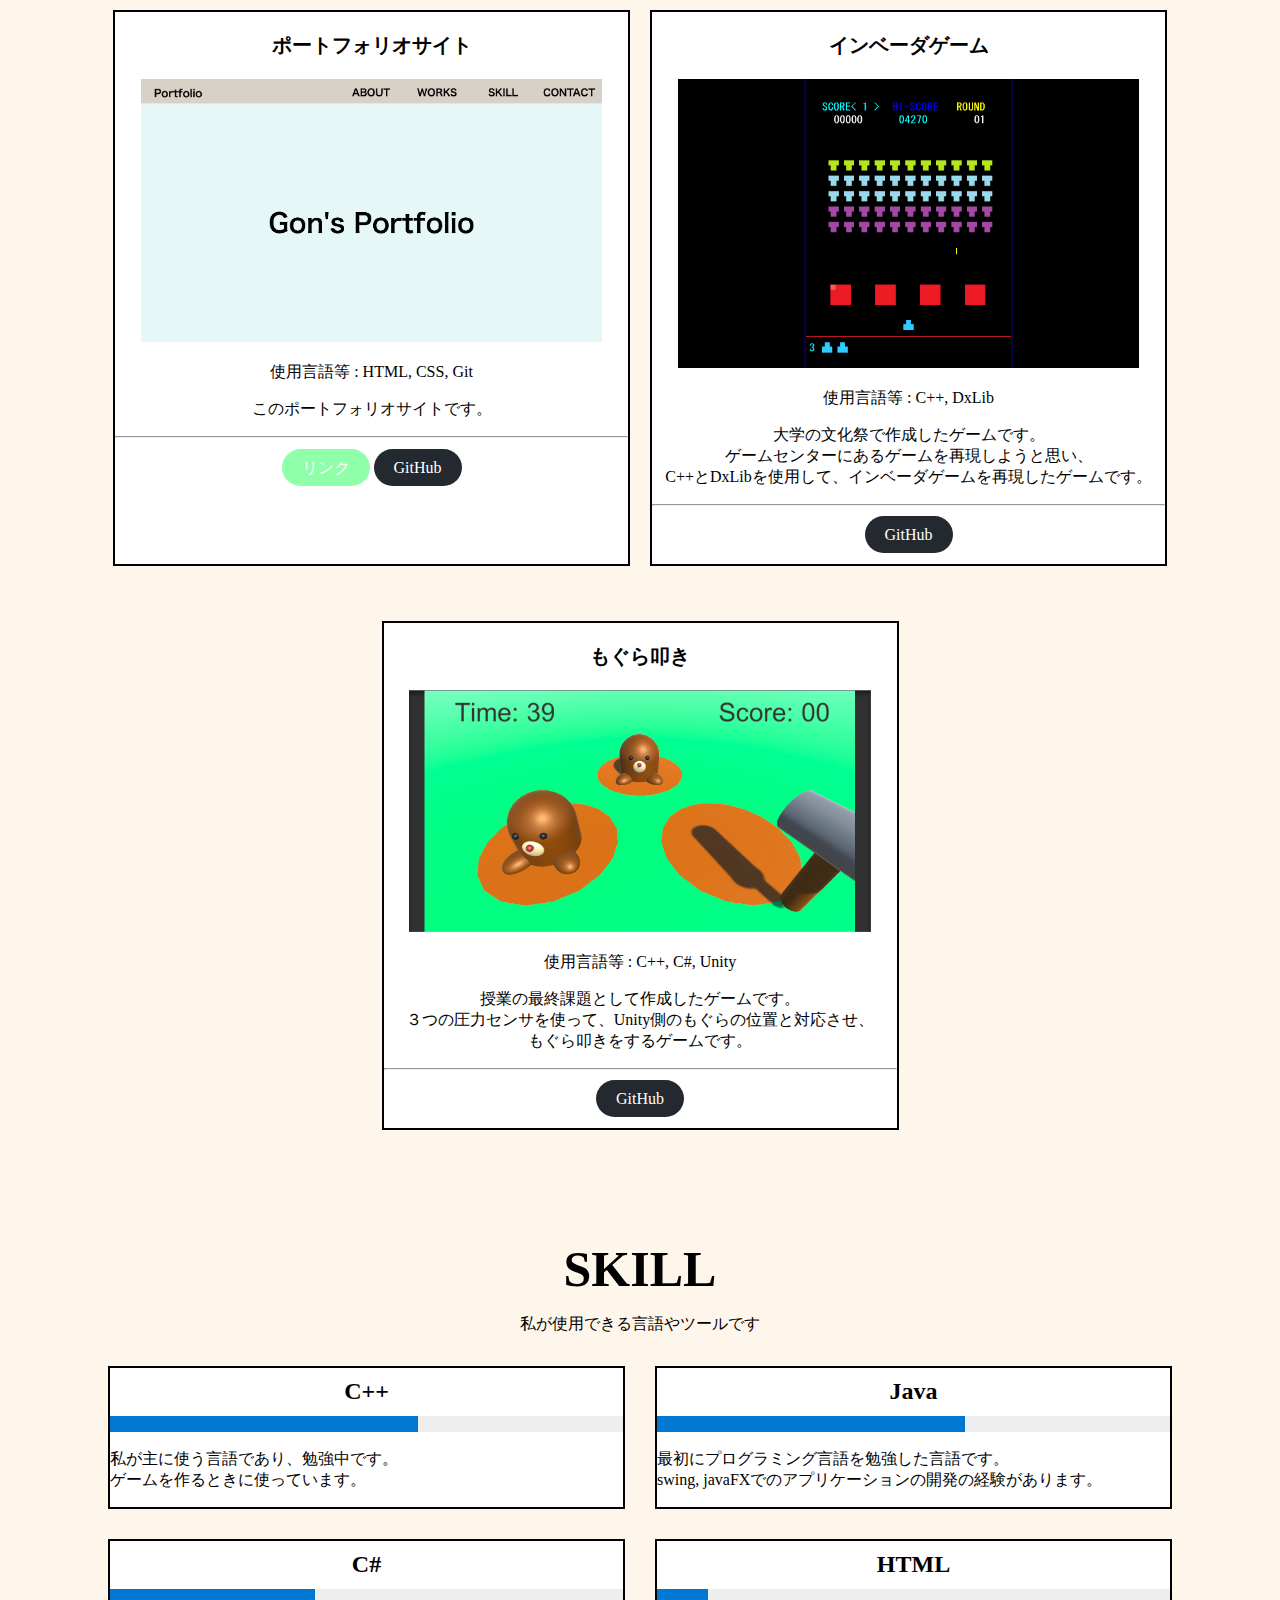
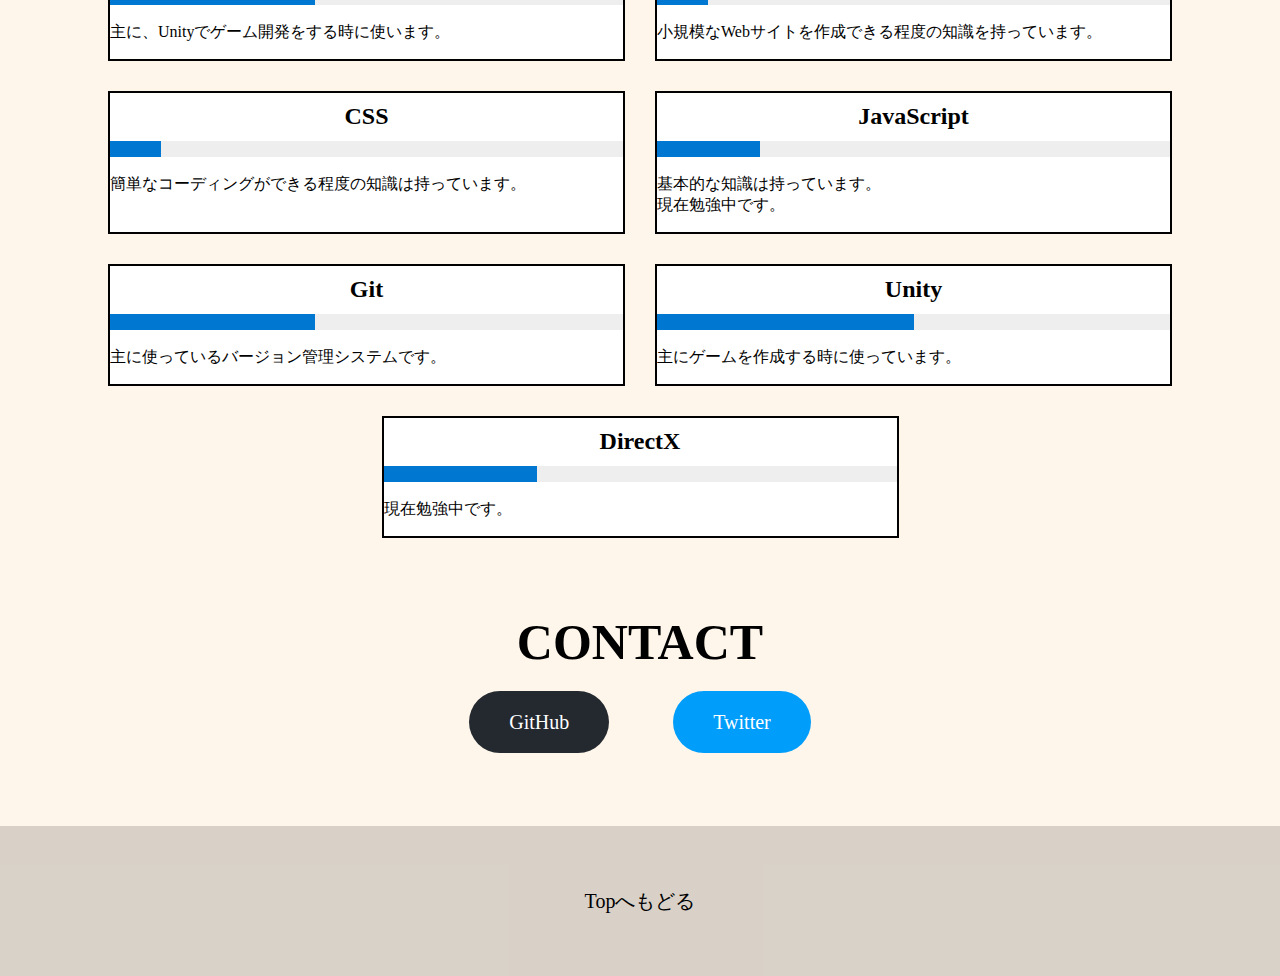
==== commit f69fd097: "directXを追加" ====
--- a/index.html
+++ b/index.html
@@ -222,7 +222,8 @@
                             主に使っているバージョン管理システムです。
                         </p>
                     </div>
-
+                    
+                    <!-- 使っているライブラリやフレームワーク -->
                     <div class="skill-element">
                         <p class="skill-language">Unity</p>
                         <div class="progress-ber">
@@ -230,6 +231,16 @@
                         </div>
                         <p class="skill-text">
                             主にゲームを作成する時に使っています。
+                        </p>
+                    </div>
+
+                    <div class="skill-element">
+                        <p class="skill-language">DirectX</p>
+                        <div class="progress-ber">
+                            <progress value="30" max="100"></progress>
+                        </div>
+                        <p class="skill-text">
+                            現在勉強中です。
                         </p>
                     </div>
                 </div>
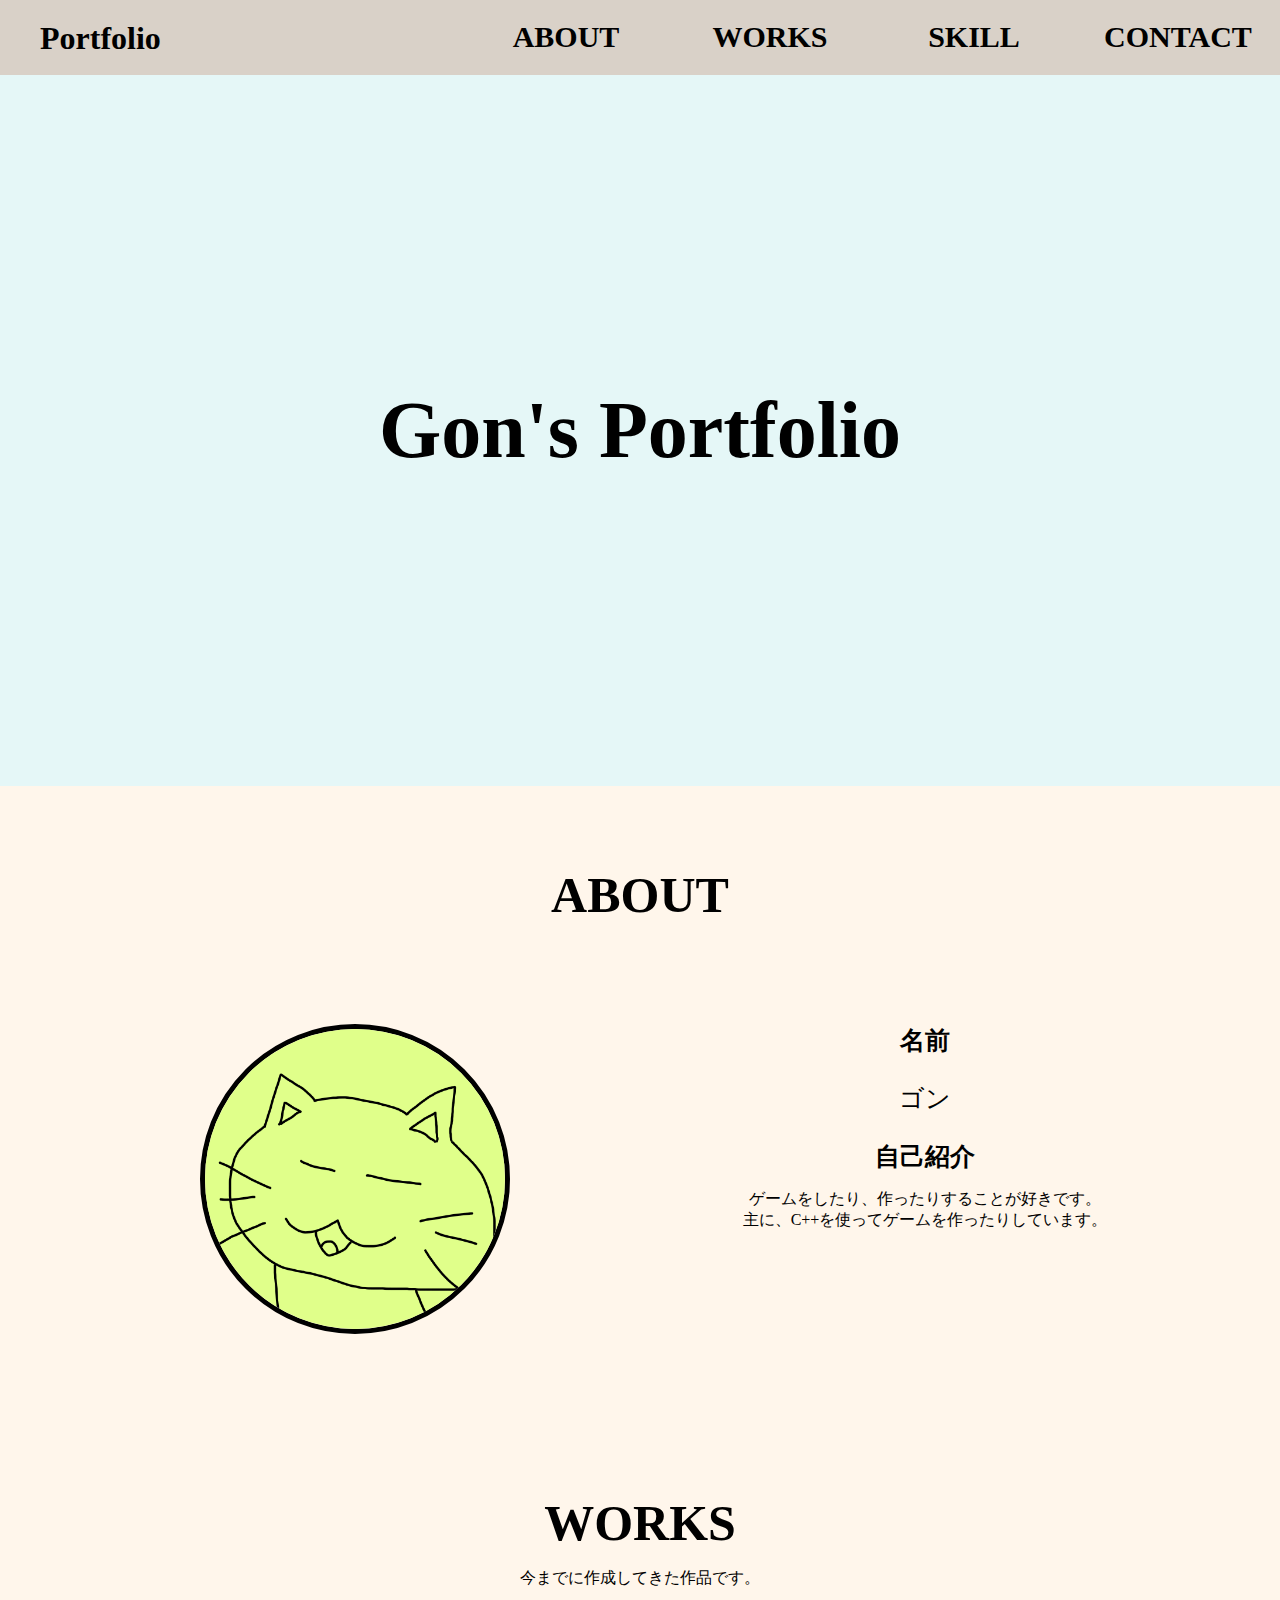
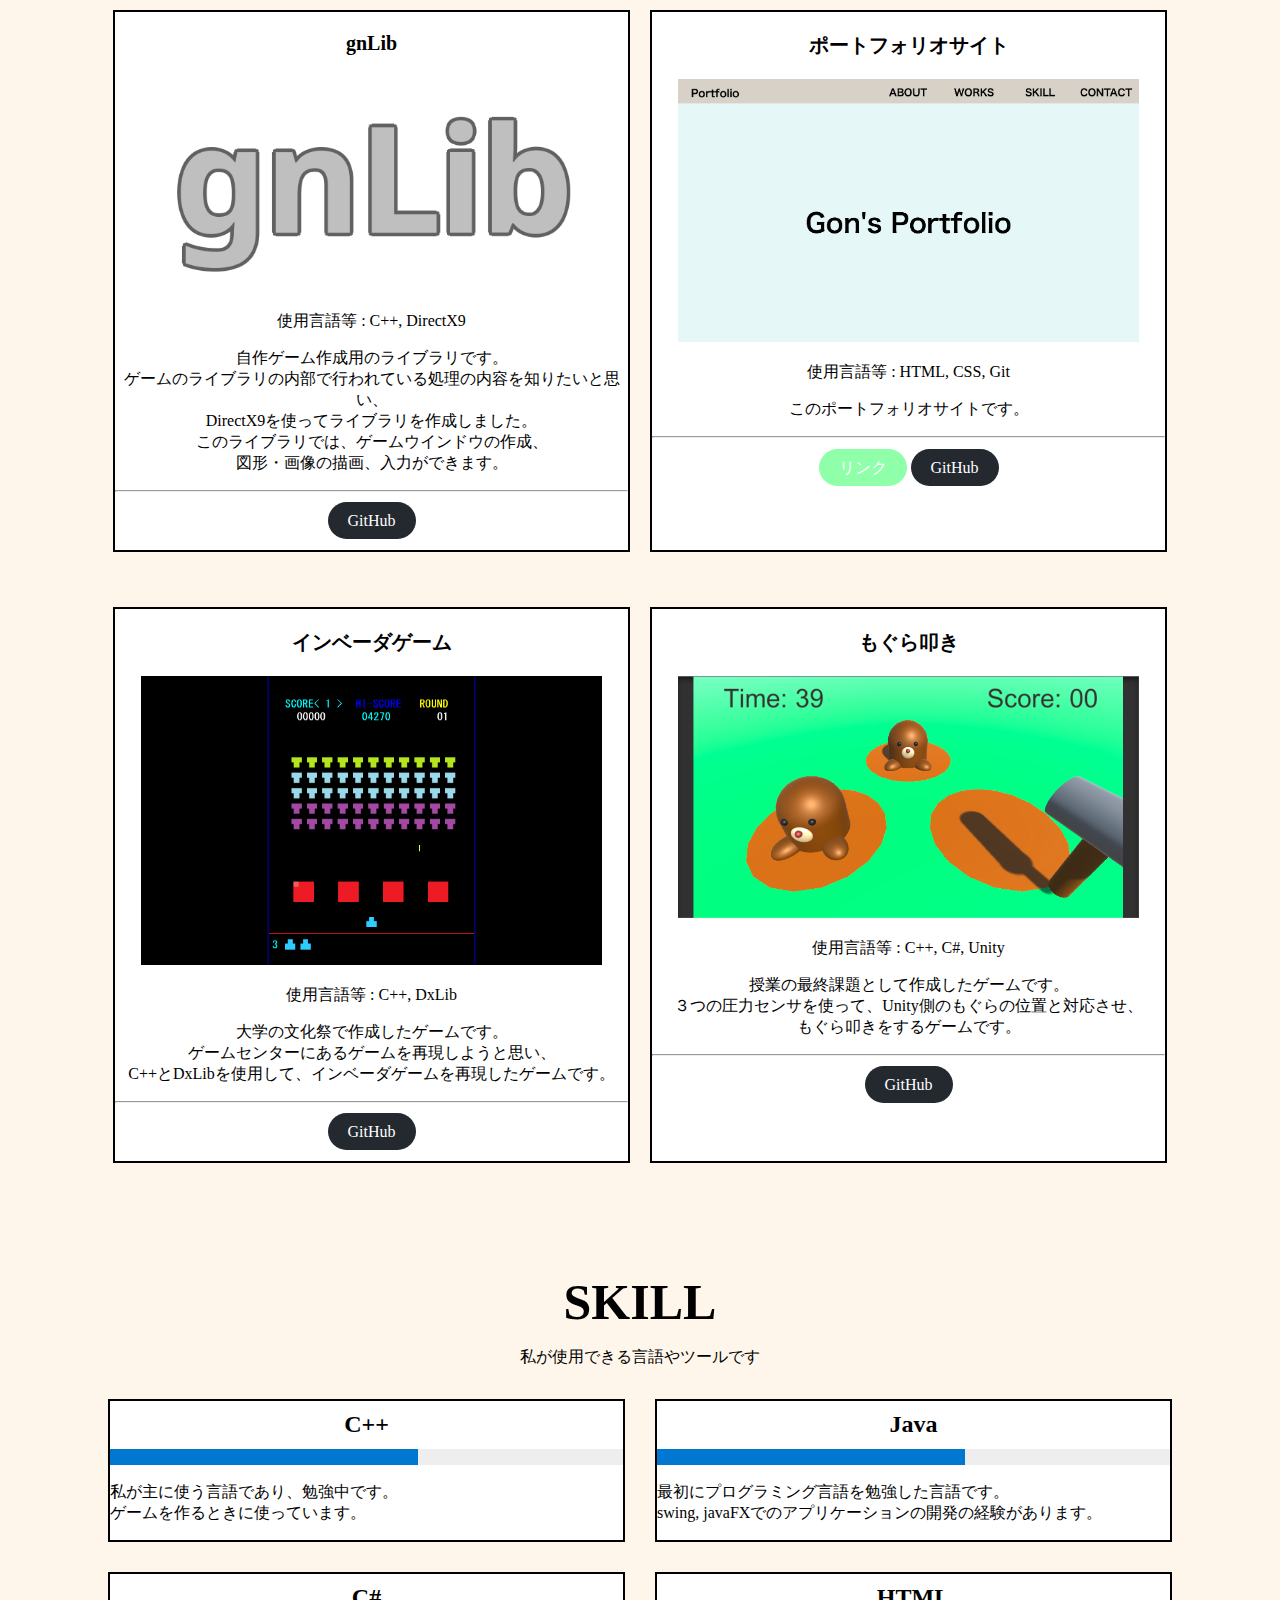
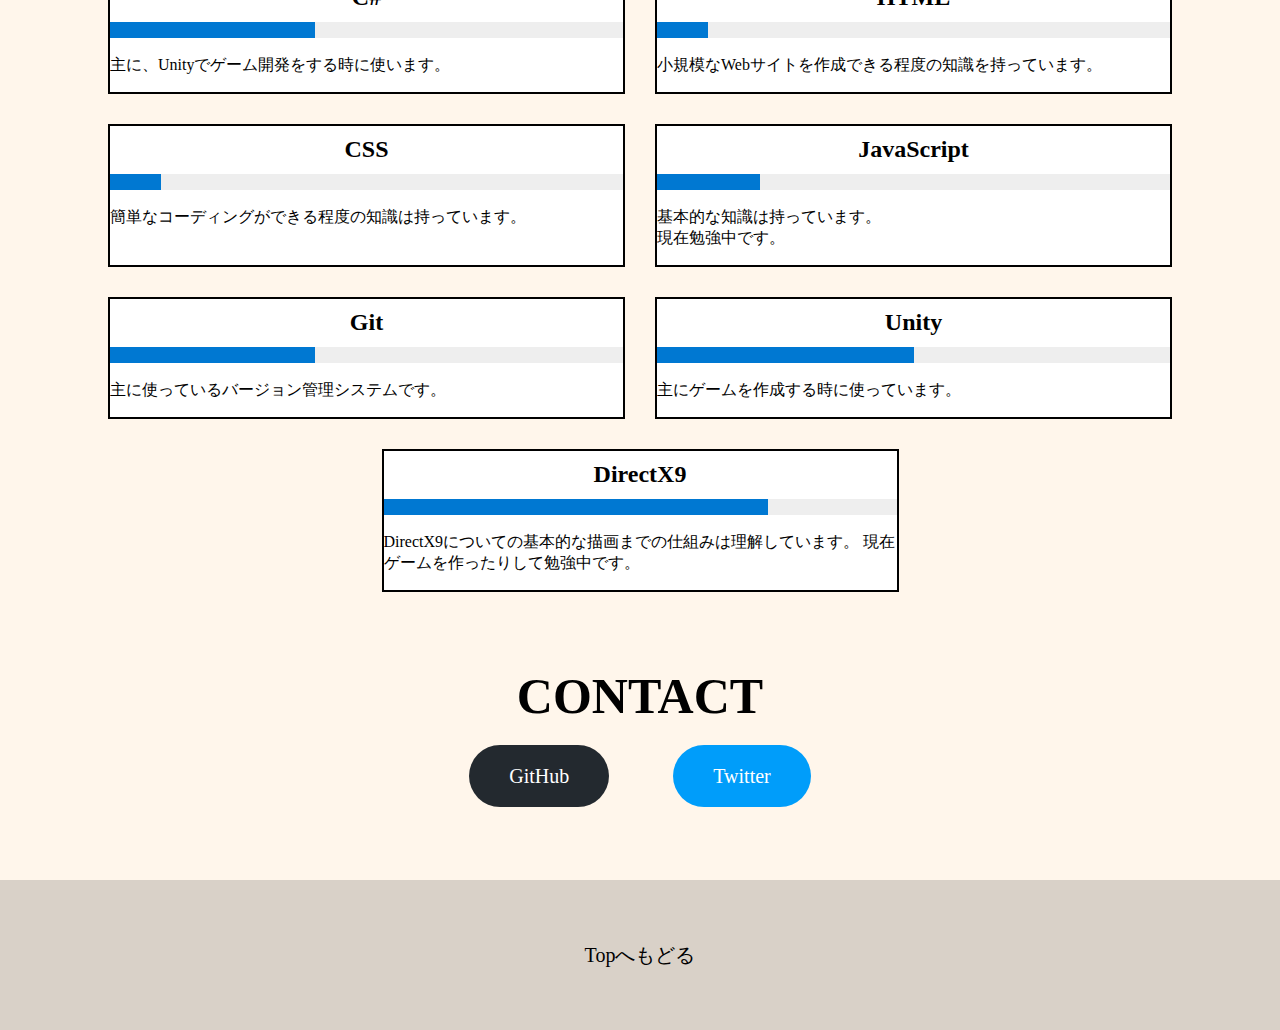
==== commit 3f02654b: "コミット" ====
--- a/index.html
+++ b/index.html
@@ -47,11 +47,8 @@
                                 <p class="profile-myname">ゴン</p>
                                 <h4>自己紹介</h4>
                                 <p>
-                                    ゲームをしたり、作ったりすることが好きです。
-                                    <br>
-                                    プログラミング言語は主にC++やC#を使っています。
-                                    <br>
-                                    たまに、C++やUnityを使ってゲームを作ったりしています。
+                                    ゲームをしたり、作ったりすることが好きです。<br>
+                                    主に、C++を使ってゲームを作ったりしています。<br>
                                 </p>
                             </div>
                         </div>
@@ -63,6 +60,55 @@
                 <p>今までに作成してきた作品です。</p>
 
                 <div class="work-window">
+                    <div class="work-element">
+                        <p class="work-title">gnLib</p>
+                        <div class="work-image">
+                            <img src="img/gnLib.png" class="work-img">
+                        </div>
+                        <div class="work-uselang">
+                            <p>使用言語等 : C++, DirectX9</p>
+                        </div>
+                        <div class="work-details">
+                            <p>
+                                自作ゲーム作成用のライブラリです。<br>
+                                ゲームのライブラリの内部で行われている処理の内容を知りたいと思い、<br>
+                                DirectX9を使ってライブラリを作成しました。<br>
+                                このライブラリでは、ゲームウインドウの作成、<br>
+                                図形・画像の描画、入力ができます。
+                            </p>
+                        </div>
+                        <hr>
+                        <div class="work-link-box">
+                            <p class="">
+                                <a href="https://github.com/gon027/gnLib" class="work-github-btn">GitHub</a>
+                            </p>
+                        </div>
+                    </div> <!-- work-element -->
+                    
+                    <!--
+                    <div class="work-element">
+                        <p class="work-title">gnGame</p>
+                        <div class="work-image">
+                            <img src="img/PortFolio.png" class="work-img">
+                        </div>
+                        <div class="work-uselang">
+                            <p>使用言語等 : C++, gnLib</p>
+                        </div>
+                        <div class="work-details">
+                            <p>
+                                ゲーム作成用のライブラリです。<br>
+                                DirectX9を使って作りました。
+                            </p>
+                        </div>
+                        <hr>
+                        <div class="work-link-box">
+                            <p class="">
+                                <a href="https://github.com/gon027/Portfolio" class="work-github-btn">GitHub</a>
+                            </p>
+                        </div>
+                    </div> 
+                    -->
+                    <!-- work-element -->
 
                     <div class="work-element">
                         <p class="work-title">ポートフォリオサイト</p>
@@ -150,7 +196,7 @@
                         </div>
                         <p class="skill-text">
                             私が主に使う言語であり、勉強中です。
-                            </br>
+                            <br>
                             ゲームを作るときに使っています。
                         </p>
                     </div>
@@ -162,7 +208,7 @@
                         </div>
                         <p class="skill-text">
                             最初にプログラミング言語を勉強した言語です。
-                            </br>
+                            <br>
                             swing, javaFXでのアプリケーションの開発の経験があります。
                         </p>
                     </div>
@@ -186,7 +232,7 @@
                         </div>
                         <p class="skill-text">
                             小規模なWebサイトを作成できる程度の知識を持っています。
-                            </br>
+                            <br>
                         </p>
                     </div>
 
@@ -197,7 +243,7 @@
                         </div>
                         <p class="skill-text">
                             簡単なコーディングができる程度の知識は持っています。
-                            </br>
+                            <br>
                         </p>
                     </div>
 
@@ -208,7 +254,7 @@
                         </div>
                         <p class="skill-text">
                             基本的な知識は持っています。
-                            </br>
+                            <br>
                             現在勉強中です。
                         </p>
                     </div>
@@ -235,12 +281,13 @@
                     </div>
 
                     <div class="skill-element">
-                        <p class="skill-language">DirectX</p>
-                        <div class="progress-ber">
-                            <progress value="30" max="100"></progress>
-                        </div>
-                        <p class="skill-text">
-                            現在勉強中です。
+                        <p class="skill-language">DirectX9</p>
+                        <div class="progress-ber">
+                            <progress value="75" max="100"></progress>
+                        </div>
+                        <p class="skill-text">
+                            DirectX9についての基本的な描画までの仕組みは理解しています。
+                            現在ゲームを作ったりして勉強中です。
                         </p>
                     </div>
                 </div>
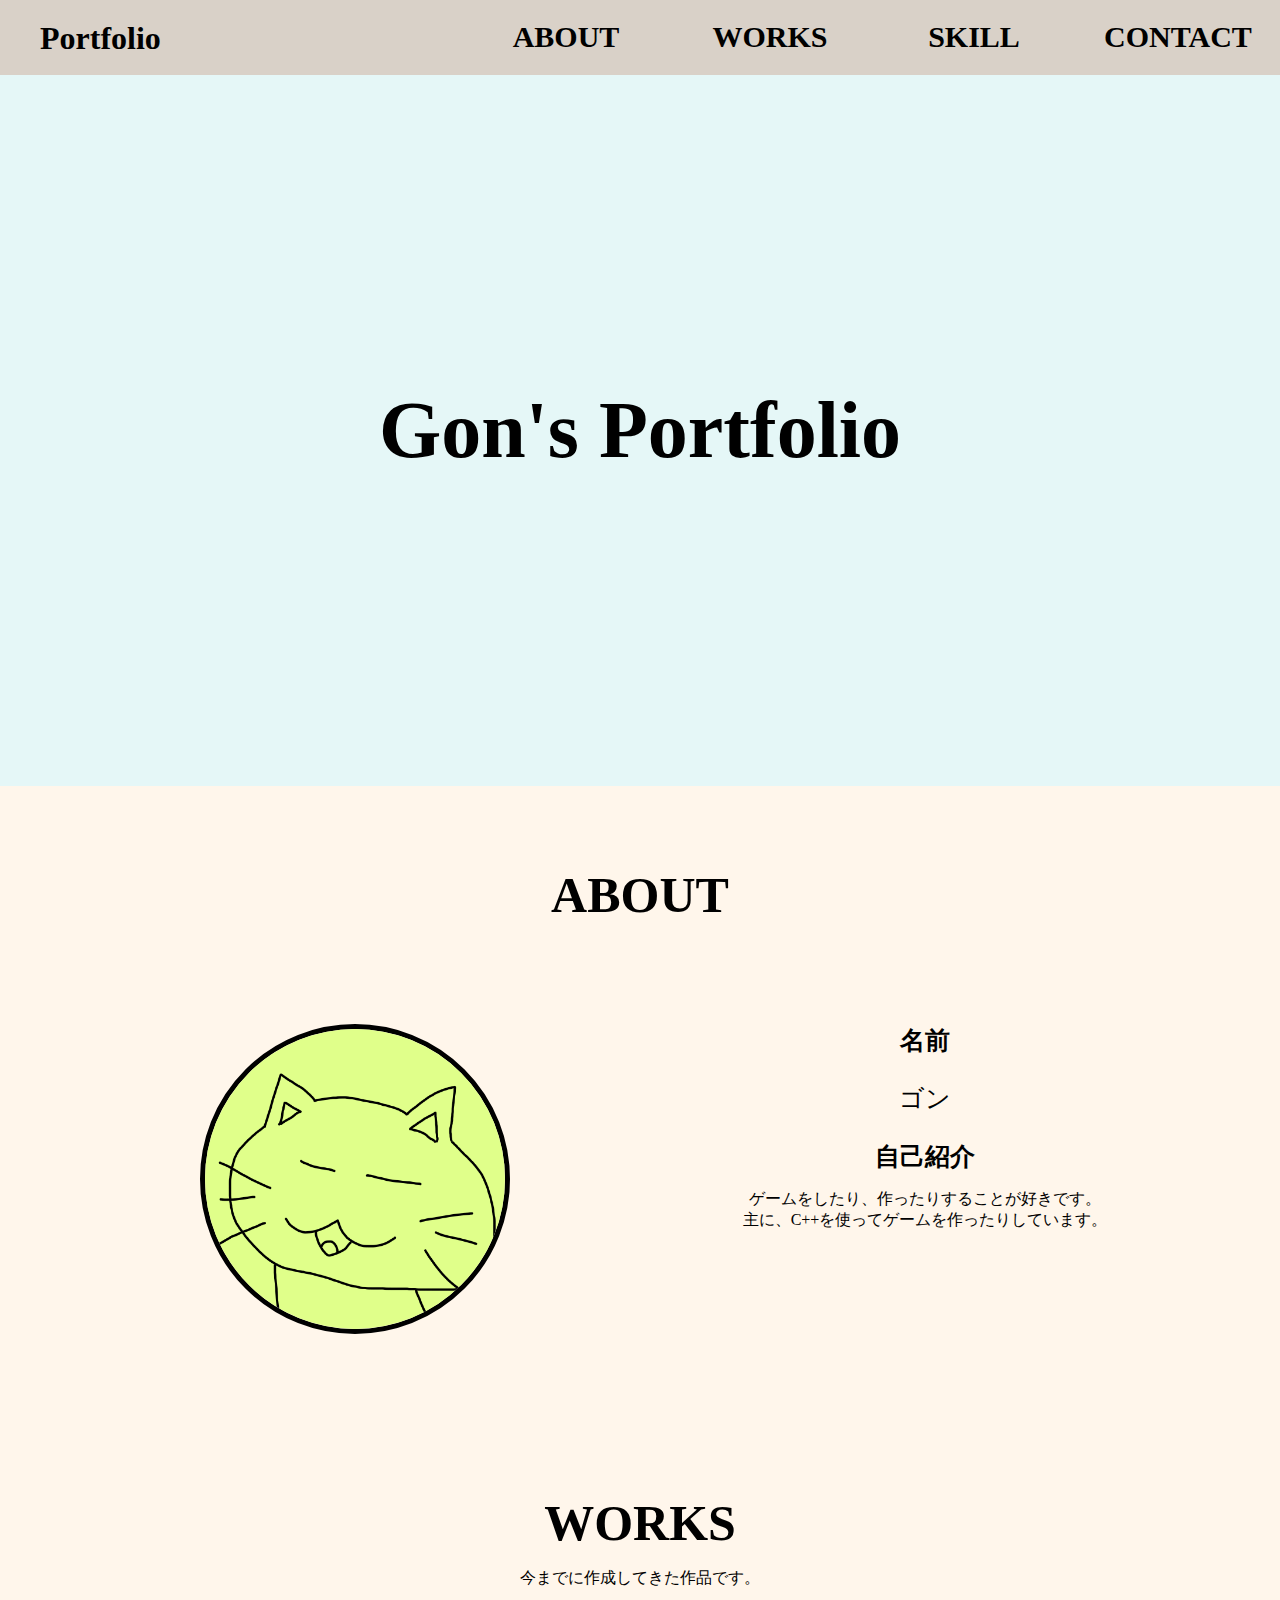
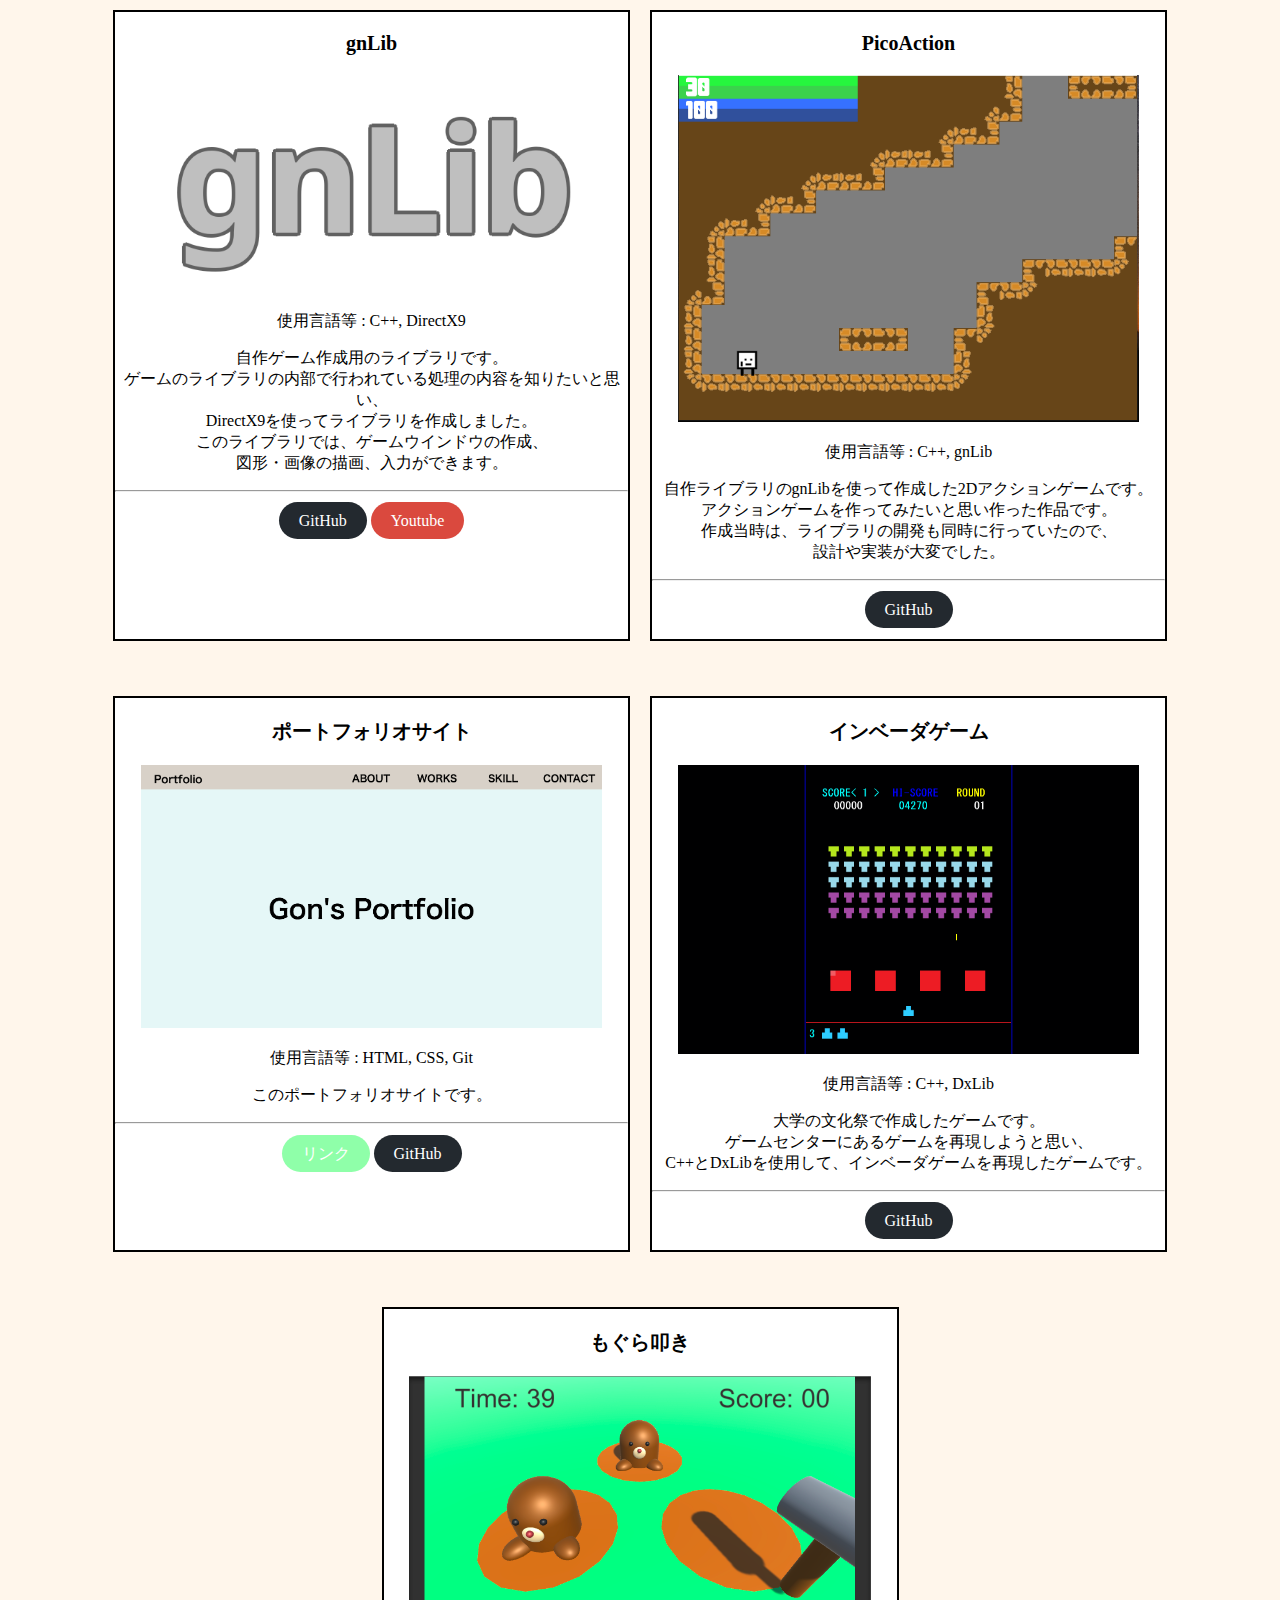
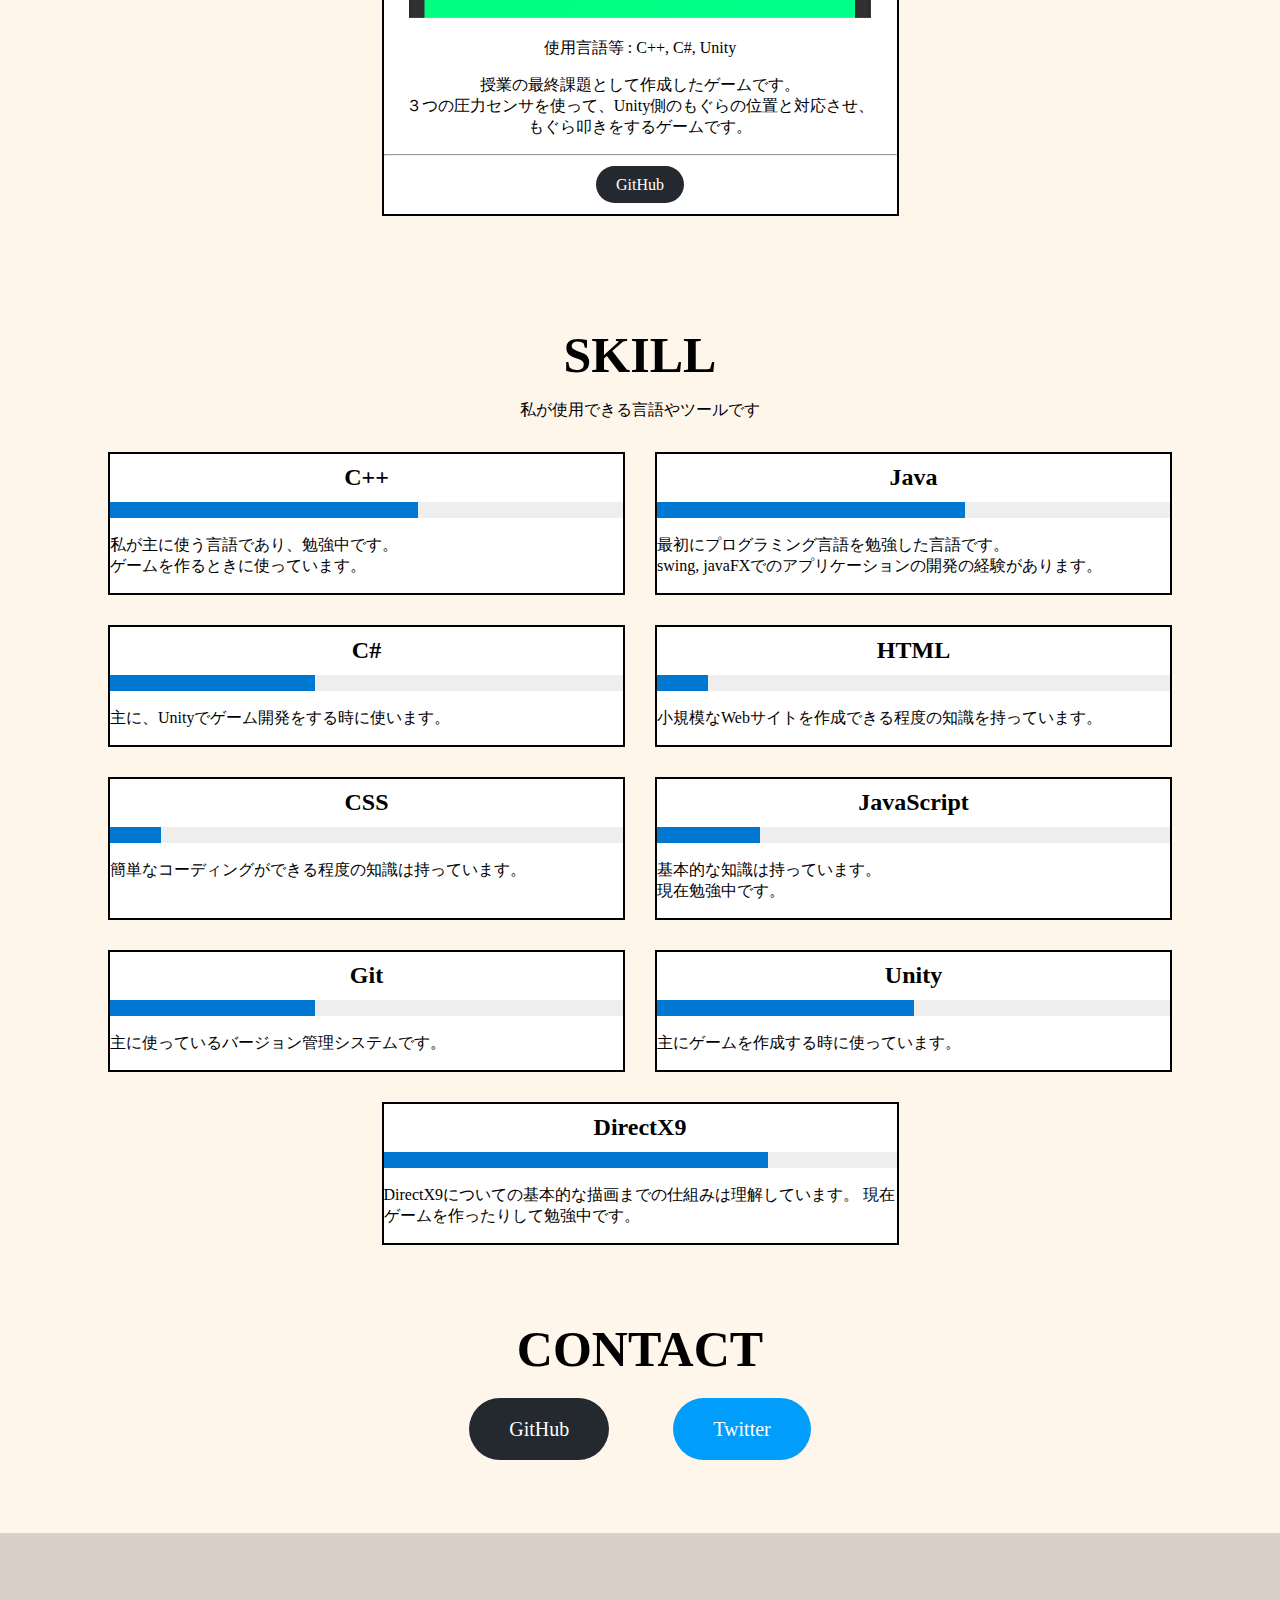
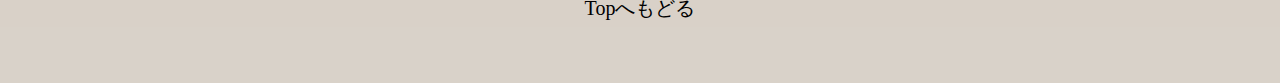
==== commit 7cc2e747: "YoutubeのリンクとPicoActionのWorkを追加" ====
--- a/index.html
+++ b/index.html
@@ -81,34 +81,35 @@
                         <div class="work-link-box">
                             <p class="">
                                 <a href="https://github.com/gon027/gnLib" class="work-github-btn">GitHub</a>
+                                <a href="https://www.youtube.com/watch?v=woszoWiPEiY" class="work-youtube-btn">Youtube</a>
                             </p>
                         </div>
                     </div> <!-- work-element -->
                     
-                    <!--
-                    <div class="work-element">
-                        <p class="work-title">gnGame</p>
-                        <div class="work-image">
-                            <img src="img/PortFolio.png" class="work-img">
+                    <div class="work-element">
+                        <p class="work-title">PicoAction</p>
+                        <div class="work-image">
+                            <img src="img/pico_action.png" class="work-img">
                         </div>
                         <div class="work-uselang">
                             <p>使用言語等 : C++, gnLib</p>
                         </div>
                         <div class="work-details">
                             <p>
-                                ゲーム作成用のライブラリです。<br>
-                                DirectX9を使って作りました。
+                                自作ライブラリのgnLibを使って作成した2Dアクションゲームです。<br>
+                                アクションゲームを作ってみたいと思い作った作品です。 <br>
+                                作成当時は、ライブラリの開発も同時に行っていたので、 <br>
+                                設計や実装が大変でした。
                             </p>
                         </div>
                         <hr>
                         <div class="work-link-box">
                             <p class="">
-                                <a href="https://github.com/gon027/Portfolio" class="work-github-btn">GitHub</a>
-                            </p>
-                        </div>
-                    </div> 
-                    -->
-                    <!-- work-element -->
+                                <a href="https://github.com/gon027/gnLib" class="work-github-btn">GitHub</a>
+                                <!-- <a href="https://www.youtube.com/" class="work-youtube-btn">Youtube</a> -->
+                            </p>
+                        </div>
+                    </div> <!-- work-element -->
 
                     <div class="work-element">
                         <p class="work-title">ポートフォリオサイト</p>
--- a/css/style.css
+++ b/css/style.css
@@ -312,6 +312,17 @@
     padding-right: 20px;
 }
 
+.work-youtube-btn{
+    text-decoration: none;
+    background-color: rgb(218, 73, 62);
+    color: rgb(255, 255, 255);
+    border-radius: 20px;
+    padding-top: 10px;
+    padding-bottom: 10px;
+    padding-left: 20px;
+    padding-right: 20px;
+}
+
 .work-link-btn{
     text-decoration: none;
     background-color: rgb(143, 255, 169);
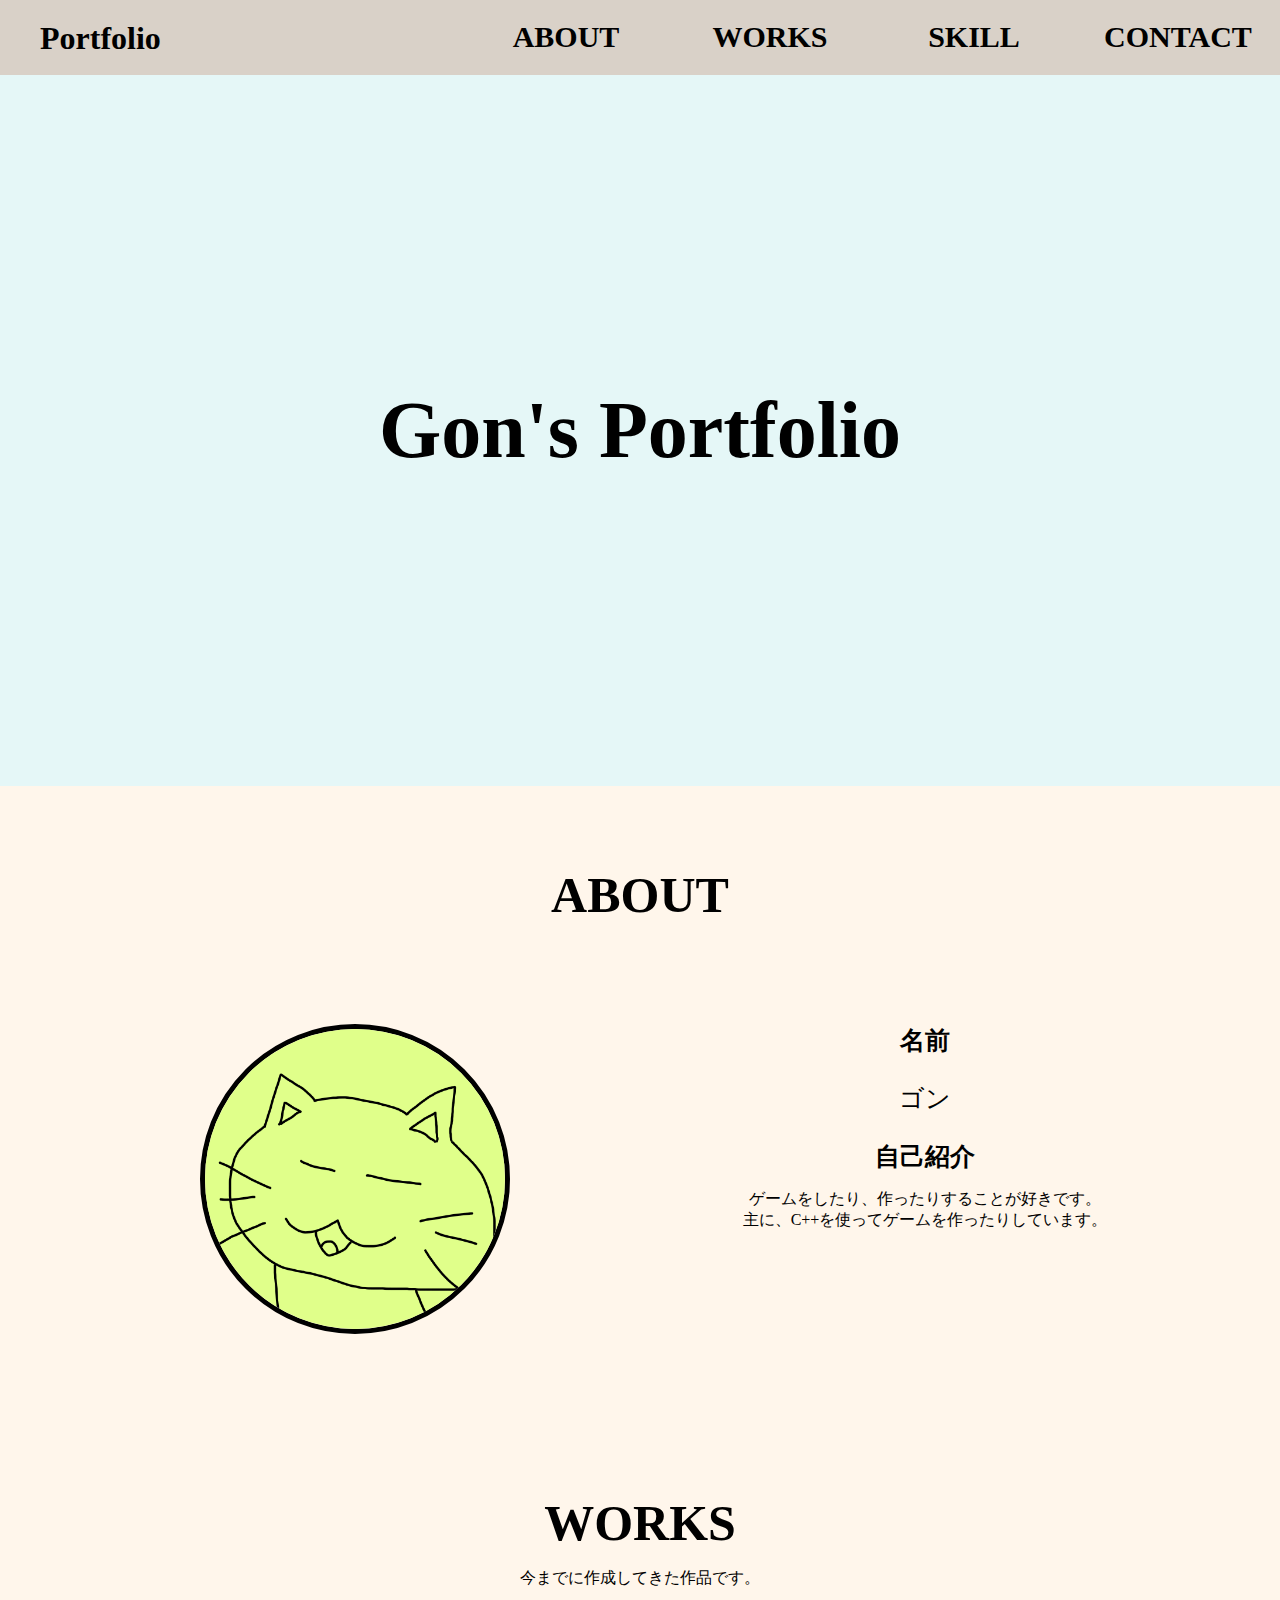
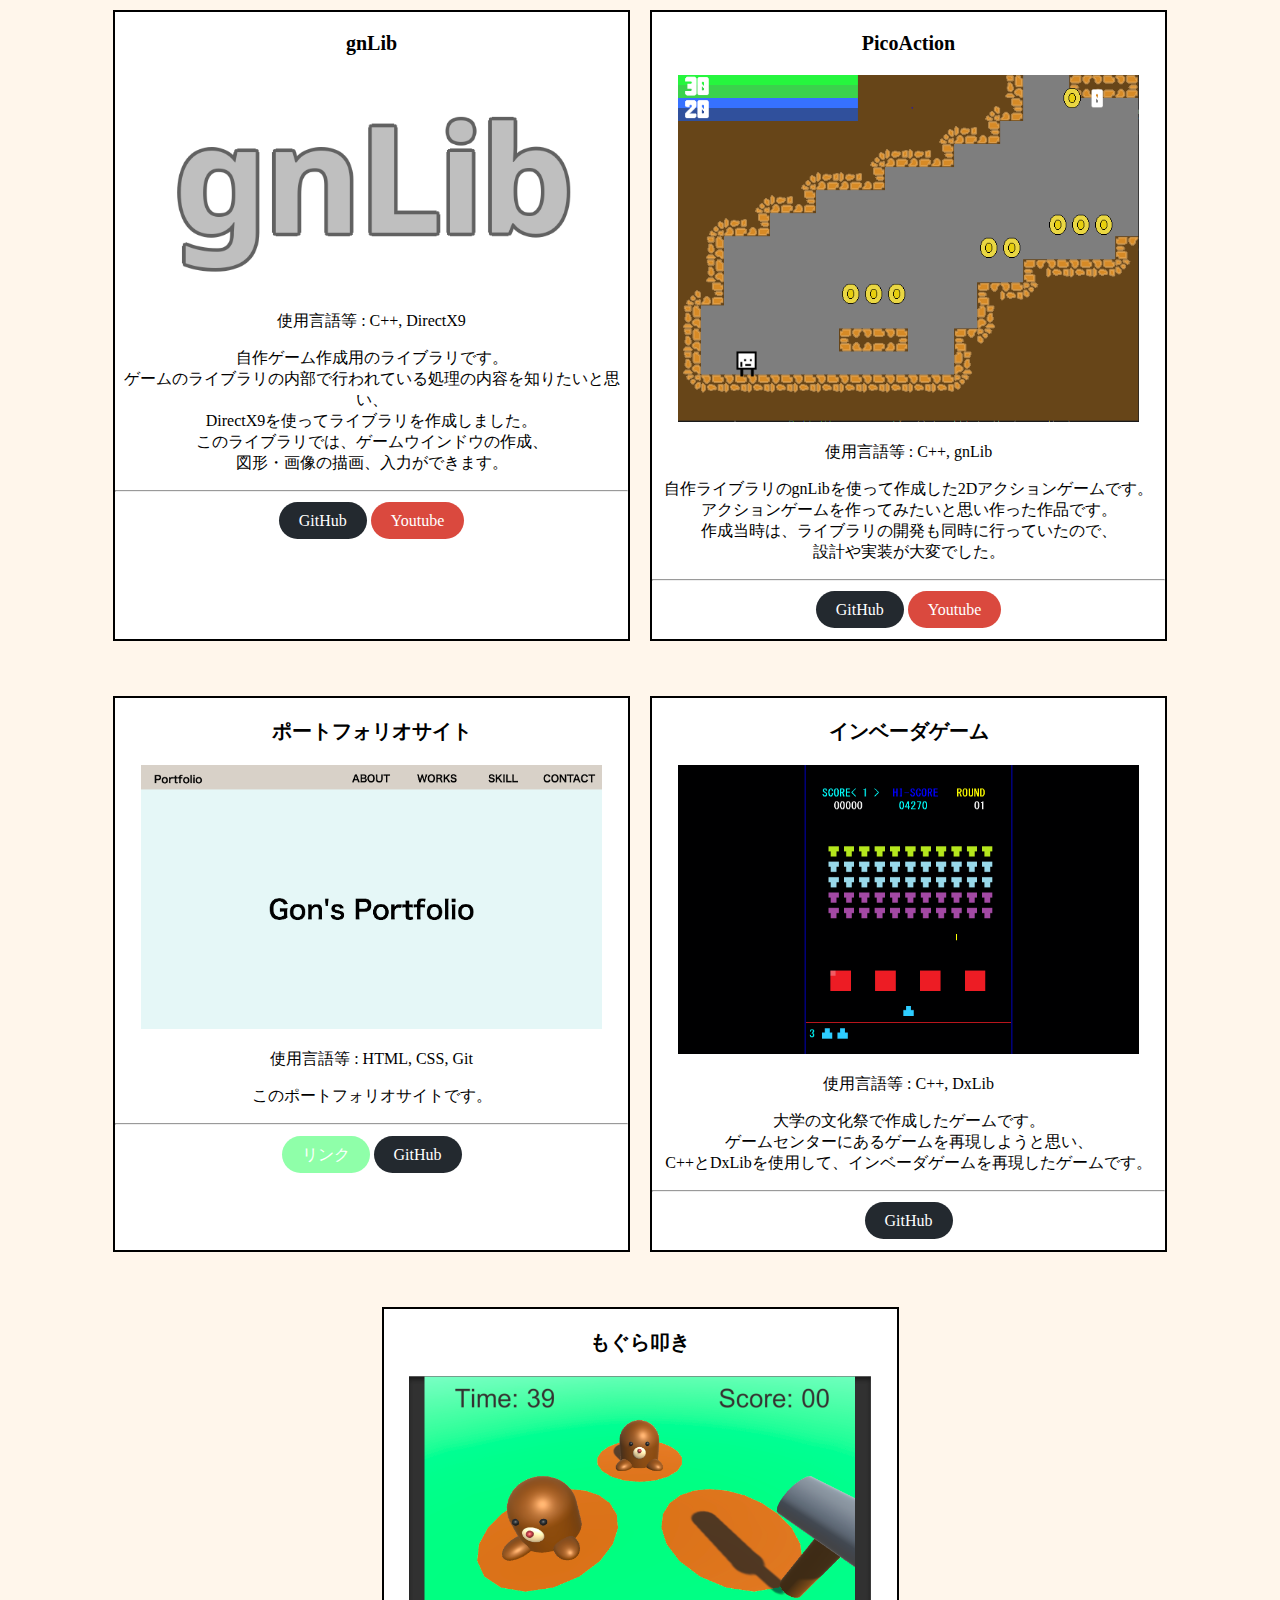
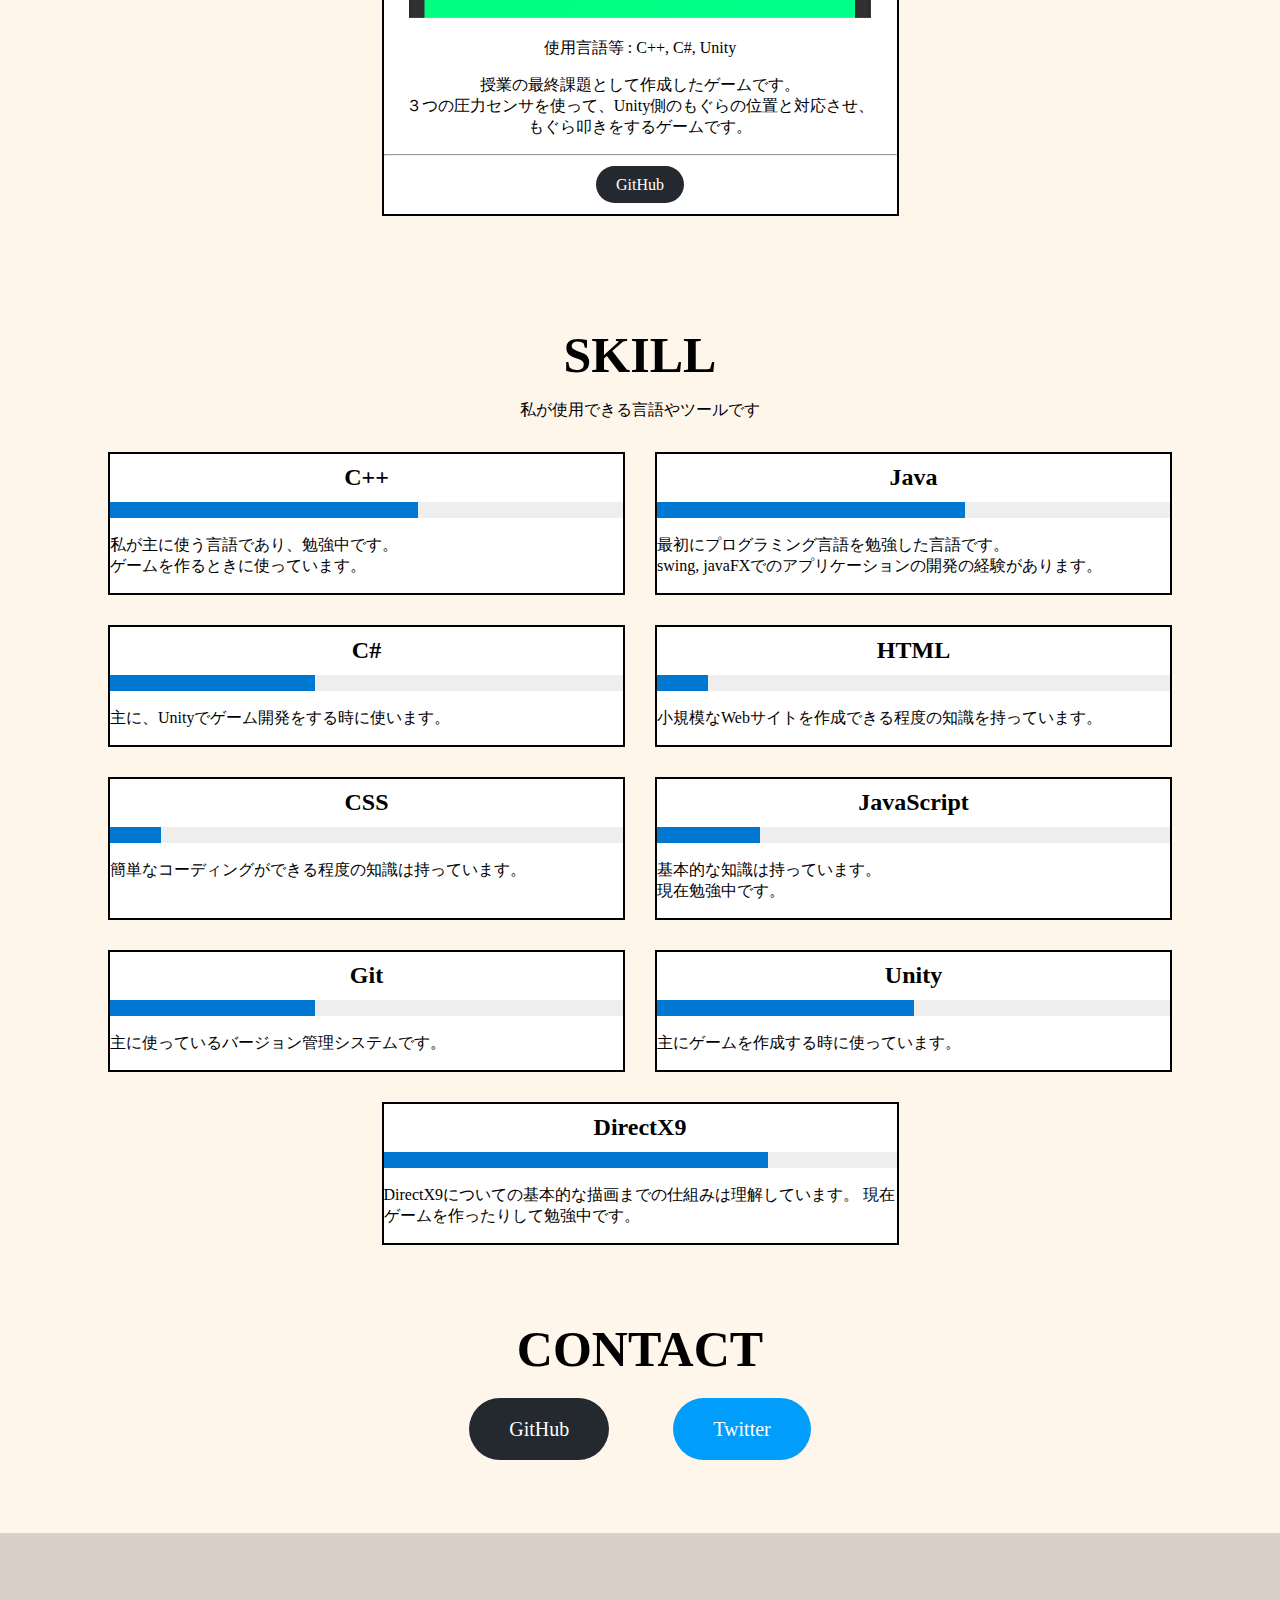
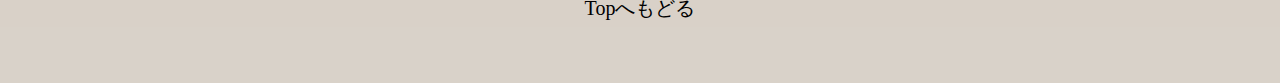
==== commit a5f63bf8: "Youtubeのリンクを追加" ====
--- a/index.html
+++ b/index.html
@@ -106,7 +106,7 @@
                         <div class="work-link-box">
                             <p class="">
                                 <a href="https://github.com/gon027/gnLib" class="work-github-btn">GitHub</a>
-                                <!-- <a href="https://www.youtube.com/" class="work-youtube-btn">Youtube</a> -->
+                                <a href="https://www.youtube.com/watch?v=stSu75Sjz-M" class="work-youtube-btn">Youtube</a>
                             </p>
                         </div>
                     </div> <!-- work-element -->
